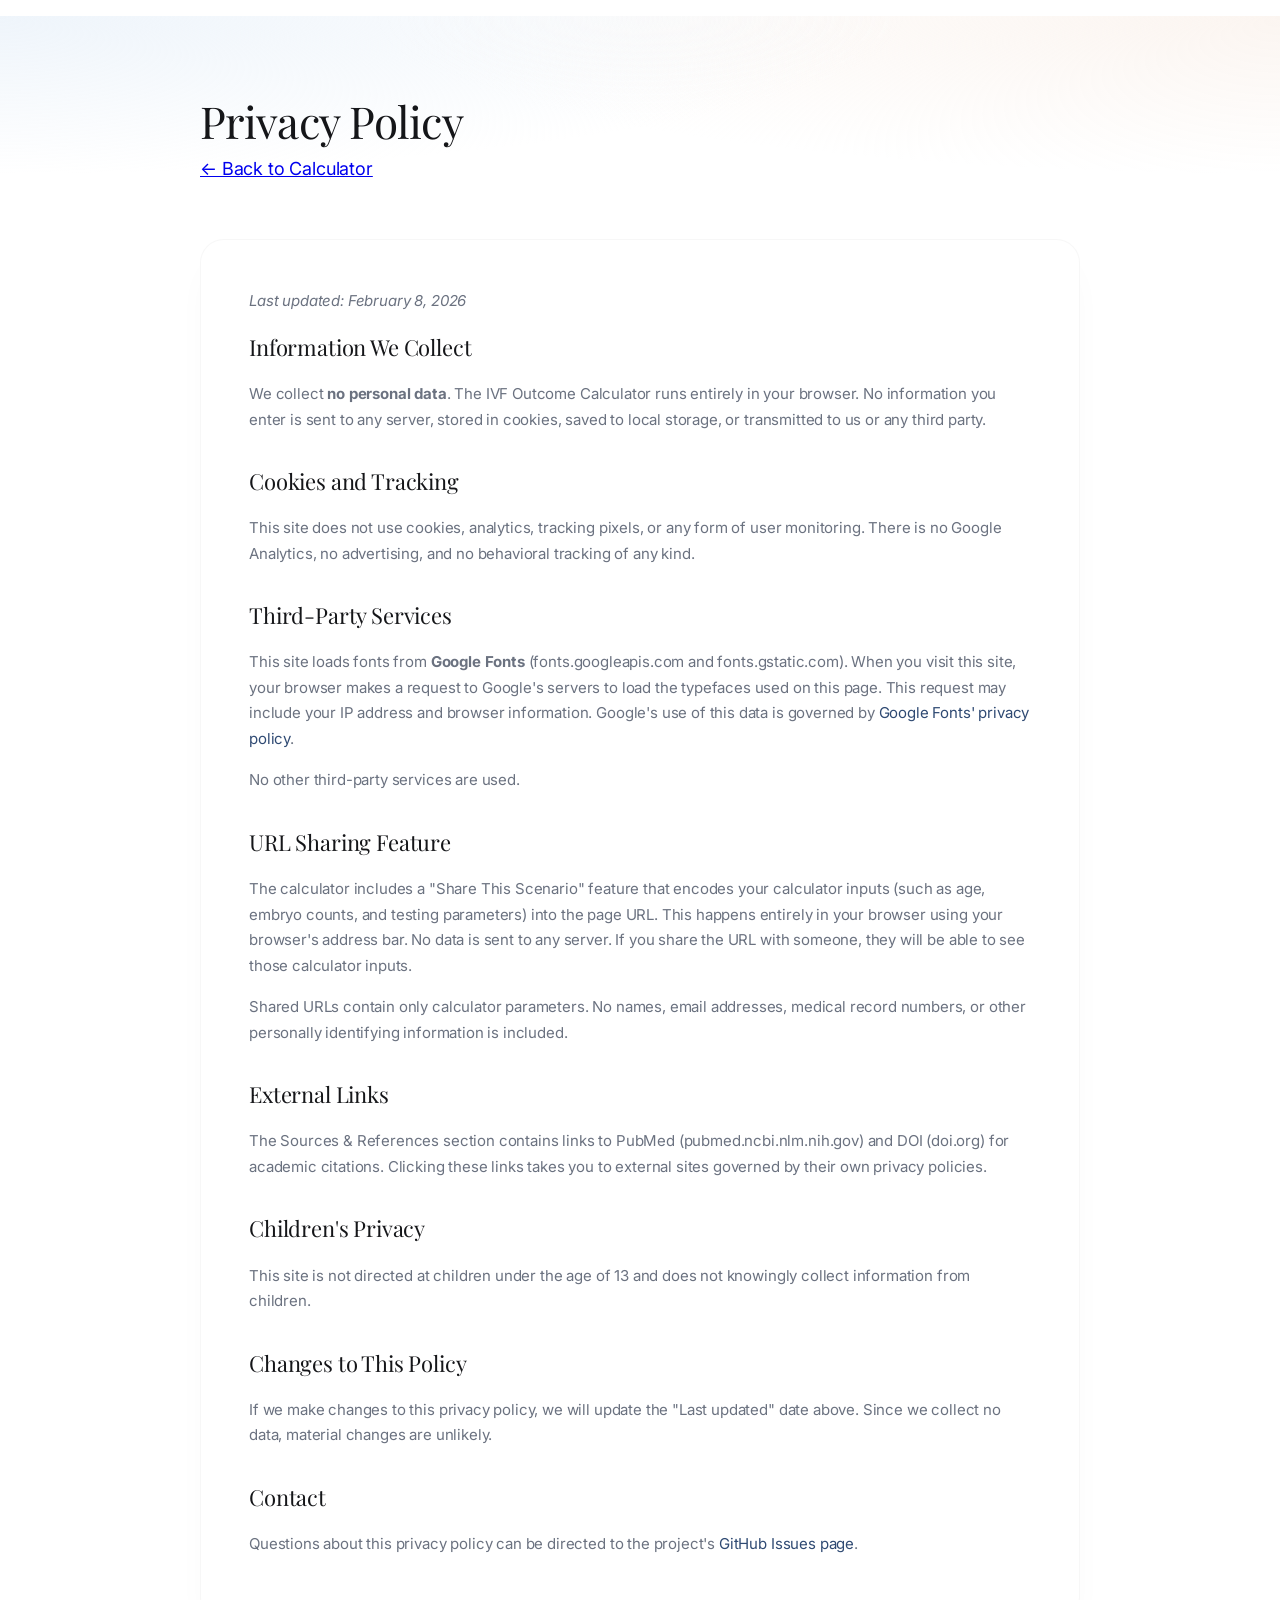
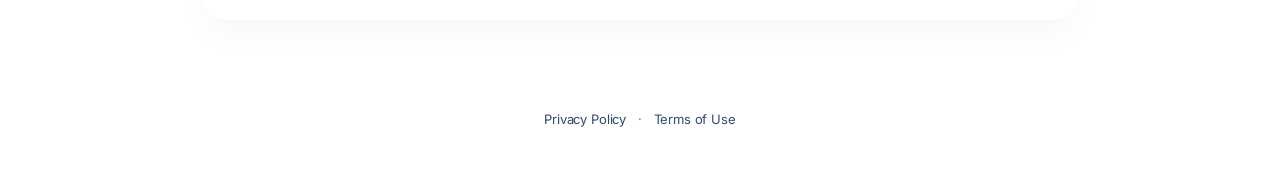
==== privacy.html @ 84562067 "Add legal compliance — Privacy Policy, Terms of Use, strengthened disclaimer - privacy.html: No data" ====
<!DOCTYPE html>
<html lang="en">
<head>
    <meta charset="UTF-8">
    <meta name="viewport" content="width=device-width, initial-scale=1.0">
    <title>Privacy Policy — IVF Outcome Calculator</title>
    <meta name="description" content="Privacy policy for IVF Outcome Calculator. We collect no personal data.">
    <link rel="canonical" href="https://ivf-outcome-calculator.com/privacy.html">
    <link rel="preconnect" href="https://fonts.googleapis.com">
    <link rel="preconnect" href="https://fonts.gstatic.com" crossorigin>
    <link href="https://fonts.googleapis.com/css2?family=Inter:wght@300;400;500;600;700&family=Playfair+Display:ital,wght@0,400;0,500;0,600;1,300;1,400&display=swap" rel="stylesheet">
    <link rel="stylesheet" href="style.css?v=3.0">
</head>
<body>
    <div class="container">
        <div class="header">
            <h1>Privacy Policy</h1>
            <p><a href="index.html">&larr; Back to Calculator</a></p>
        </div>

        <div class="content" role="main">
            <div class="legal-section">
                <p class="legal-updated">Last updated: February 8, 2026</p>

                <h2>Information We Collect</h2>
                <p>We collect <strong>no personal data</strong>. The IVF Outcome Calculator runs entirely in your browser. No information you enter is sent to any server, stored in cookies, saved to local storage, or transmitted to us or any third party.</p>

                <h2>Cookies and Tracking</h2>
                <p>This site does not use cookies, analytics, tracking pixels, or any form of user monitoring. There is no Google Analytics, no advertising, and no behavioral tracking of any kind.</p>

                <h2>Third-Party Services</h2>
                <p>This site loads fonts from <strong>Google Fonts</strong> (fonts.googleapis.com and fonts.gstatic.com). When you visit this site, your browser makes a request to Google's servers to load the typefaces used on this page. This request may include your IP address and browser information. Google's use of this data is governed by <a href="https://developers.google.com/fonts/faq/privacy" target="_blank" rel="noopener">Google Fonts' privacy policy</a>.</p>
                <p>No other third-party services are used.</p>

                <h2>URL Sharing Feature</h2>
                <p>The calculator includes a "Share This Scenario" feature that encodes your calculator inputs (such as age, embryo counts, and testing parameters) into the page URL. This happens entirely in your browser using your browser's address bar. No data is sent to any server. If you share the URL with someone, they will be able to see those calculator inputs.</p>
                <p>Shared URLs contain only calculator parameters. No names, email addresses, medical record numbers, or other personally identifying information is included.</p>

                <h2>External Links</h2>
                <p>The Sources &amp; References section contains links to PubMed (pubmed.ncbi.nlm.nih.gov) and DOI (doi.org) for academic citations. Clicking these links takes you to external sites governed by their own privacy policies.</p>

                <h2>Children's Privacy</h2>
                <p>This site is not directed at children under the age of 13 and does not knowingly collect information from children.</p>

                <h2>Changes to This Policy</h2>
                <p>If we make changes to this privacy policy, we will update the "Last updated" date above. Since we collect no data, material changes are unlikely.</p>

                <h2>Contact</h2>
                <p>Questions about this privacy policy can be directed to the project's <a href="https://github.com/jwatx-web/IVF-Outcome-Calculator/issues" target="_blank" rel="noopener">GitHub Issues page</a>.</p>
            </div>
        </div>

        <footer class="site-footer">
            <a href="privacy.html">Privacy Policy</a>
            <span class="footer-separator">&middot;</span>
            <a href="terms.html">Terms of Use</a>
        </footer>
    </div>
</body>
</html>
---- style.css ----
/* ==========================================================================
   IVF Outcome Calculator — Design System
   Warm, sophisticated, gender-neutral aesthetic
   ========================================================================== */

/* --- Design Tokens --- */
:root {
  --color-bg: #FFFFFF;
  --color-bg-alt: #FAFAFA;
  --color-text: #151619;
  --color-text-muted: #6B7280;
  --color-accent: #2F4A73;
  --color-accent-light: #4A6FA5;
  --color-accent-bg: rgba(47, 74, 115, 0.08);
  --color-border: rgba(0, 0, 0, 0.03);
  --color-highlight: #D4956B;
  --color-white: #FFFFFF;
  --font-display: 'Playfair Display', Georgia, 'Times New Roman', serif;
  --font-body: 'Inter', -apple-system, BlinkMacSystemFont, "Segoe UI", sans-serif;
  --font-mono: 'SF Mono', 'Fira Code', monospace;
  --space-xs: 8px;
  --space-sm: 16px;
  --space-md: 32px;
  --space-lg: 56px;
  --space-xl: 80px;
  --space-2xl: 160px;
  --space-card: 48px;
  --radius-sm: 8px;
  --radius-md: 24px;
  --radius-lg: 32px;
  --radius-full: 999px;
  --shadow-card: 0 20px 40px -15px rgba(0, 0, 0, 0.05);
  --shadow-card-hover: 0 25px 50px -12px rgba(0, 0, 0, 0.08);
  --shadow-button: 0 8px 16px -4px rgba(0, 0, 0, 0.1);
}

/* --- Reset --- */
*,
*::before,
*::after {
  margin: 0;
  padding: 0;
  box-sizing: border-box;
}

/* --- Shared Design Patterns (see docs/design-catalog.md) --- */

/* Section containers: data display vs input */
.section-primary {
  background: var(--color-white);
  border: 1px solid var(--color-border);
  border-radius: var(--radius-md);
  box-shadow: var(--shadow-card);
  padding: var(--space-card);
  margin-bottom: var(--space-2xl);
}

.section-secondary {
  background: var(--color-bg-alt);
  border: 1px solid var(--color-border);
  border-radius: var(--radius-md);
  box-shadow: var(--shadow-card);
  padding: var(--space-card);
  margin-bottom: var(--space-2xl);
}

/* Heading hierarchy */
.heading-section {
  font-family: var(--font-display);
  font-size: 36px;
  font-weight: 400;
  color: var(--color-text);
  margin-bottom: var(--space-md);
  line-height: 1.2;
  text-align: left;
  letter-spacing: -0.02em;
}

.heading-subsection {
  font-family: var(--font-display);
  font-size: 22px;
  font-weight: 400;
  color: var(--color-text);
  margin-bottom: 20px;
  line-height: 1.3;
}

/* Card patterns */
.card-data {
  background: var(--color-bg);
  border: 1px solid var(--color-border);
  border-radius: var(--radius-md);
  padding: var(--space-card);
  text-align: center;
  transition: border-color 0.2s ease, box-shadow 0.2s ease;
}

.card-data:hover {
  border-color: rgba(47, 74, 115, 0.3);
  box-shadow: var(--shadow-card-hover);
}

.card-info {
  background: var(--color-bg);
  border: 1px solid var(--color-border);
  border-radius: var(--radius-md);
  padding: var(--space-card);
  transition: border-color 0.2s ease, box-shadow 0.2s ease;
}

.card-info:hover {
  border-color: rgba(47, 74, 115, 0.3);
  box-shadow: var(--shadow-card-hover);
}

/* Number display sizes */
.display-large {
  font-family: var(--font-display);
  font-size: 36px;
  font-weight: 400;
  color: var(--color-accent);
  line-height: 1.1;
  margin-bottom: 6px;
}

.display-medium {
  font-family: var(--font-display);
  font-size: 24px;
  font-weight: 400;
  color: var(--color-accent);
}

/* --- Page Load Animations --- */
@keyframes fadeInUp {
  from {
    opacity: 0;
    transform: translateY(20px);
  }
  to {
    opacity: 1;
    transform: translateY(0);
  }
}

@keyframes fadeIn {
  from { opacity: 0; }
  to { opacity: 1; }
}

@keyframes pulse {
  0%, 100% { box-shadow: 0 1px 4px rgba(0, 0, 0, 0.15), 0 0 0 0 rgba(47, 74, 115, 0.4); }
  50% { box-shadow: 0 1px 4px rgba(0, 0, 0, 0.15), 0 0 0 10px rgba(47, 74, 115, 0); }
}

/* Slider onboarding: pulse the first slider thumb until user interacts */
.pristine #eggsRetrieved::-webkit-slider-thumb {
  animation: pulse 2s ease-in-out infinite;
  transition: transform 0.2s ease; /* exclude box-shadow to avoid conflicting with animation */
}

.pristine #eggsRetrieved::-moz-range-thumb {
  animation: pulse 2s ease-in-out infinite;
  transition: transform 0.2s ease;
}

/* --- Reduced Motion Accessibility --- */
@media (prefers-reduced-motion: reduce) {
  *,
  *::before,
  *::after {
    animation-duration: 0.01ms !important;
    animation-iteration-count: 1 !important;
    transition-duration: 0.01ms !important;
  }
}

/* --- Base Typography --- */
body {
  font-family: var(--font-body);
  font-size: 16px;
  line-height: 1.6;
  letter-spacing: -0.01em;
  color: var(--color-text);
  background-color: var(--color-bg);
  overflow-x: hidden;
  min-height: 100vh;
  padding: var(--space-sm);
  -webkit-font-smoothing: antialiased;
  -moz-osx-font-smoothing: grayscale;
}

/* --- Layout Container --- */
.container {
  max-width: 880px;
  margin: 0 auto;
  animation: fadeIn 0.5s ease-out;
}

/* --- Medical Disclaimer Banner --- */
.disclaimer-banner {
  background: rgba(47, 74, 115, 0.12);
  border: 1px solid rgba(47, 74, 115, 0.18);
  border-left: 4px solid var(--color-accent);
  border-radius: var(--radius-sm);
  padding: var(--space-sm);
  margin-bottom: var(--space-md);
  font-size: 14px;
  color: var(--color-text);
  line-height: 1.6;
  animation: fadeInUp 0.5s ease-out;
}

.disclaimer-banner strong {
  font-weight: 600;
  color: var(--color-accent);
}

/* Text width constraints for readability */
.disclaimer-banner p,
.info-box p,
.outcome-description,
.help-text {
  max-width: 680px;
}

/* --- Header --- */
.header {
  padding: var(--space-xl) calc(50vw - 50%) var(--space-lg);
  margin-left: calc(-50vw + 50%);
  margin-right: calc(-50vw + 50%);
  animation: fadeInUp 0.5s ease-out 0.1s both;
  background:
    radial-gradient(ellipse at 0% 0%, hsla(210, 60%, 95%, 0.8) 0%, transparent 50%),
    radial-gradient(ellipse at 100% 0%, hsla(25, 60%, 95%, 0.7) 0%, transparent 50%);
}

.header h1 {
  font-family: var(--font-display);
  font-size: 44px;
  font-weight: 400;
  line-height: 1.15;
  color: var(--color-text);
  margin-bottom: var(--space-xs);
  letter-spacing: -0.02em;
}

.header p {
  font-size: 18px;
  color: var(--color-text-muted);
  font-weight: 400;
  max-width: 600px;
}

/* --- Content Area --- */
.content {
  padding: 0;
}

/* --- Stage Indicator (Timeline) --- */
.stage-indicator {
  display: flex;
  align-items: flex-start;
  justify-content: space-between;
  position: relative;
  margin-bottom: var(--space-xl);
  padding: 0 var(--space-sm);
  animation: fadeInUp 0.5s ease-out 0.2s both;
}

/* Connecting line behind the circles */
.stage-indicator::before {
  content: '';
  position: absolute;
  top: 16px;
  left: calc(var(--space-sm) + 16px);
  right: calc(var(--space-sm) + 16px);
  height: 2px;
  background: var(--color-border);
  z-index: 0;
}

.stage {
  display: flex;
  flex-direction: column;
  align-items: center;
  position: relative;
  z-index: 1;
  flex: 1;
  text-align: center;
  padding: 0;
  background: none;
  border-radius: 0;
  font-size: 13px;
  font-weight: 500;
  color: var(--color-text-muted);
  gap: var(--space-xs);
  transition: color 0.3s ease;
}

.stage.active {
  color: var(--color-accent);
  background: none;
}

.stage-number {
  display: flex;
  align-items: center;
  justify-content: center;
  width: 32px;
  height: 32px;
  background: var(--color-bg-alt);
  color: var(--color-text-muted);
  border-radius: 50%;
  font-weight: 700;
  font-size: 13px;
  line-height: 1;
  border: 1px solid var(--color-border);
  transition: all 0.3s ease;
}

.stage.active .stage-number {
  background: var(--color-accent);
  color: var(--color-white);
  border-color: var(--color-accent);
}

/* --- Input Sections --- */
.input-section {
  background: var(--color-bg-alt);
  border: 1px solid var(--color-border);
  border-radius: var(--radius-md);
  box-shadow: var(--shadow-card);
  padding: var(--space-card);
  margin-bottom: var(--space-2xl);
  animation: fadeInUp 0.5s ease-out 0.3s both;
}

.input-section h2,
.section-heading {
  font-family: var(--font-display);
  font-size: 36px;
  font-weight: 400;
  color: var(--color-text);
  margin-bottom: var(--space-md);
  line-height: 1.2;
  letter-spacing: -0.02em;
}

/* --- Input Groups --- */
.input-group {
  margin-bottom: 28px;
}

.input-group:last-child {
  margin-bottom: 0;
}

.input-group > label {
  display: block;
  font-weight: 600;
  font-size: 15px;
  color: var(--color-text);
  margin-bottom: var(--space-xs);
}

.input-row {
  display: flex;
  align-items: center;
  gap: var(--space-sm);
}

/* --- Range Sliders --- */
.input-row input[type="range"] {
  flex: 1;
  height: 44px; /* WCAG 2.5.5: minimum 44px touch target */
  border-radius: 3px;
  background: transparent;
  outline: none;
  -webkit-appearance: none;
  transition: background 0.2s ease;
}

.input-row input[type="range"]::-webkit-slider-runnable-track {
  height: 6px;
  border-radius: 3px;
  background: var(--color-border);
}

.input-row input[type="range"]:hover::-webkit-slider-runnable-track {
  background: rgba(0, 0, 0, 0.15);
}

.input-row input[type="range"]::-moz-range-track {
  height: 6px;
  border-radius: 3px;
  background: var(--color-border);
  border: none;
}

.input-row input[type="range"]:hover::-moz-range-track {
  background: rgba(0, 0, 0, 0.15);
}

.input-row input[type="range"]::-webkit-slider-thumb {
  -webkit-appearance: none;
  appearance: none;
  width: 24px;
  height: 24px;
  margin-top: -9px; /* Center 24px thumb on 6px track: -(24-6)/2 */
  border-radius: 50%;
  background: var(--color-accent);
  cursor: pointer;
  box-shadow: 0 1px 4px rgba(0, 0, 0, 0.15);
  transition: transform 0.2s ease, box-shadow 0.2s ease;
}

.input-row input[type="range"]::-webkit-slider-thumb:hover {
  transform: scale(1.15);
  box-shadow: 0 2px 8px rgba(47, 74, 115, 0.3);
}

.input-row input[type="range"]::-webkit-slider-thumb:active {
  transform: scale(1.05);
}

.input-row input[type="range"]::-moz-range-thumb {
  width: 24px;
  height: 24px;
  border-radius: 50%;
  background: var(--color-accent);
  cursor: pointer;
  border: none;
  box-shadow: 0 1px 4px rgba(0, 0, 0, 0.15);
  transition: transform 0.2s ease, box-shadow 0.2s ease;
}

.input-row input[type="range"]::-moz-range-thumb:hover {
  transform: scale(1.15);
  box-shadow: 0 2px 8px rgba(47, 74, 115, 0.3);
}

.input-row input[type="range"]:disabled {
  opacity: 0.4;
  pointer-events: none;
}

.input-row input[type="range"]:disabled::-webkit-slider-thumb {
  background: var(--color-text-muted);
  cursor: default;
}

.input-row input[type="range"]:disabled::-moz-range-thumb {
  background: var(--color-text-muted);
  cursor: default;
}

/* --- Number Inputs --- */
.input-row input[type="number"] {
  width: 80px;
  padding: var(--space-xs) var(--space-sm);
  border: 1px solid var(--color-border);
  border-radius: var(--radius-sm);
  font-size: 16px;
  font-weight: 600;
  font-family: var(--font-body);
  text-align: center;
  color: var(--color-accent);
  background: var(--color-white);
  transition: border-color 0.2s ease, box-shadow 0.2s ease;
}

.input-row input[type="number"]:focus {
  outline: none;
  border-color: var(--color-accent);
  box-shadow: 0 0 0 3px var(--color-accent-bg);
}

/* --- Value Display --- */
.value-display {
  min-width: 60px;
  text-align: left;
  font-weight: 700;
  font-size: 16px;
  color: var(--color-accent);
  font-family: var(--font-body);
}

/* --- AMH Estimator --- */
.amh-toggle {
  display: inline-block;
  font-size: 0.875rem;
  color: var(--color-accent);
  text-decoration: none;
  font-weight: 600;
  cursor: pointer;
  margin-bottom: var(--space-sm);
  padding: 10px 24px;
  border: 2px solid var(--color-accent);
  border-radius: var(--radius-full);
  background: transparent;
  transition: all 0.3s cubic-bezier(0.4, 0, 0.2, 1);
}

.amh-toggle:hover {
  background: var(--color-accent);
  color: var(--color-white);
  text-decoration: none;
}

.amh-panel {
  background: var(--color-accent-bg);
  border: 1px solid rgba(47, 74, 115, 0.18);
  border-radius: var(--radius-sm);
  padding: var(--space-sm);
  margin-bottom: var(--space-sm);
}

.amh-inputs {
  display: grid;
  grid-template-columns: 1fr 1fr;
  gap: var(--space-sm);
}

.amh-input-group label {
  display: block;
  font-size: 14px;
  font-weight: 500;
  color: var(--color-text);
  margin-bottom: 4px;
}

.amh-input-group input {
  width: 100%;
  padding: 6px 10px;
  border: 1px solid var(--color-border);
  border-radius: var(--radius-sm);
  font-family: var(--font-body);
  font-size: 14px;
  background: var(--color-white);
}

/* --- Help Text --- */
.help-text {
  font-size: 14px;
  color: var(--color-text-muted);
  margin-top: 8px;
  line-height: 1.5;
}

/* --- Summary Stats Row (inline in input-section) --- */

/* --- Grade Stepper Controls --- */
.grade-stepper-grid {
  display: grid;
  grid-template-columns: repeat(3, 1fr);
  gap: var(--space-sm);
  margin-top: var(--space-sm);
  margin-bottom: var(--space-sm);
}

.grade-stepper-group {
  display: flex;
  flex-direction: column;
  align-items: center;
  gap: 8px;
}

.grade-stepper-label {
  display: flex;
  align-items: center;
  gap: 6px;
  font-size: 14px;
  font-weight: 600;
  color: var(--color-text);
}

.grade-quality {
  width: 8px;
  height: 8px;
  border-radius: 50%;
  flex-shrink: 0;
}

.grade-quality-best { background: var(--color-accent); }
.grade-quality-good { background: #D4A843; }
.grade-quality-fair { background: var(--color-text-muted); }

.grade-quality-text {
  font-size: 12px;
  font-weight: 400;
  color: var(--color-text-muted);
}

.stepper {
  display: flex;
  align-items: center;
  gap: 0;
  border: 1px solid var(--color-border);
  border-radius: var(--radius-sm);
  overflow: hidden;
  background: var(--color-white);
}

.stepper-btn {
  width: 44px;
  height: 44px;
  display: flex;
  align-items: center;
  justify-content: center;
  border: none;
  background: var(--color-bg);
  color: var(--color-accent);
  font-size: 20px;
  font-weight: 600;
  cursor: pointer;
  transition: background 0.15s ease, color 0.15s ease;
  font-family: var(--font-body);
  line-height: 1;
  user-select: none;
  -webkit-user-select: none;
}

.stepper-btn:hover {
  background: var(--color-accent-bg);
}

.stepper-btn:active {
  background: var(--color-accent);
  color: var(--color-white);
}

.stepper-btn:disabled {
  opacity: 0.3;
  cursor: default;
  background: var(--color-bg);
  color: var(--color-text-muted);
}

.stepper-value {
  min-width: 36px;
  text-align: center;
  font-family: var(--font-display);
  font-size: 22px;
  font-weight: 400;
  color: var(--color-accent);
  padding: 0 4px;
  line-height: 44px;
}

/* Grade progress bar */
.grade-progress {
  margin-top: 4px;
}

.grade-progress-bar {
  display: flex;
  height: 6px;
  border-radius: 3px;
  background: var(--color-bg-alt);
  overflow: hidden;
  margin-bottom: 6px;
}

.grade-progress-fill {
  height: 100%;
  transition: width 0.3s ease;
}

.grade-fill-aa { background: var(--color-accent); }
.grade-fill-ba { background: #D4A843; }
.grade-fill-bc { background: var(--color-text-muted); }

.grade-progress-label {
  font-size: 14px;
  color: var(--color-text-muted);
}

/* --- Genetics Section --- */
.genetics-section {
  background: var(--color-white);
  border: 1px solid var(--color-border);
  border-radius: var(--radius-md);
  box-shadow: var(--shadow-card);
  padding: var(--space-card);
  margin-bottom: var(--space-2xl);
  animation: fadeInUp 0.5s ease-out 0.35s both;
}

.genetics-section h2 {
  font-family: var(--font-display);
  font-size: 36px;
  font-weight: 400;
  color: var(--color-text);
  margin-bottom: var(--space-xl);
  line-height: 1.2;
  letter-spacing: -0.02em;
}

.genetics-grid {
  display: grid;
  grid-template-columns: repeat(auto-fit, minmax(200px, 1fr));
  gap: var(--space-md);
}

.genetics-card {
  background: rgba(255, 255, 255, 0.7);
  -webkit-backdrop-filter: blur(12px);
  backdrop-filter: blur(12px);
  border: 1px solid rgba(255, 255, 255, 0.2);
  border-radius: var(--radius-lg);
  box-shadow: var(--shadow-card);
  padding: var(--space-card);
  text-align: center;
  transition: border-color 0.2s ease, box-shadow 0.2s ease;
}

.genetics-card:hover {
  border-color: rgba(47, 74, 115, 0.3);
  box-shadow: var(--shadow-card-hover);
}

.genetics-title {
  font-size: 10px;
  font-weight: 700;
  text-transform: uppercase;
  letter-spacing: 0.15em;
  color: var(--color-text-muted);
  margin-bottom: var(--space-sm);
}

.genetics-prob {
  font-family: var(--font-display);
  font-size: 72px;
  font-weight: 400;
  color: var(--color-accent);
  line-height: 1.0;
  margin-bottom: 8px;
}

.genetics-prob .unit {
  font-size: 28px;
  margin-left: 2px;
}

.genetics-desc {
  font-size: 13px;
  color: var(--color-text-muted);
  line-height: 1.6;
}


/* --- Results Section --- */
.results-section {
  background: var(--color-white);
  border: 1px solid var(--color-border);
  border-radius: var(--radius-md);
  box-shadow: var(--shadow-card);
  padding: var(--space-card);
  margin-bottom: var(--space-2xl);
  animation: fadeInUp 0.5s ease-out 0.4s both;
}

.results-section h2 {
  font-family: var(--font-display);
  font-size: 36px;
  font-weight: 400;
  color: var(--color-text);
  margin-bottom: var(--space-xl);
  line-height: 1.2;
  letter-spacing: -0.02em;
  text-align: left;
}

.stat-grid {
  display: grid;
  grid-template-columns: repeat(auto-fit, minmax(160px, 1fr));
  gap: var(--space-xl);
  margin-bottom: var(--space-md);
}

.stat-card {
  background: rgba(255, 255, 255, 0.7);
  -webkit-backdrop-filter: blur(12px);
  backdrop-filter: blur(12px);
  border: 1px solid rgba(255, 255, 255, 0.2);
  border-radius: var(--radius-lg);
  box-shadow: var(--shadow-card);
  padding: var(--space-card);
  text-align: center;
  transition: border-color 0.2s ease, box-shadow 0.2s ease;
}

.stat-card:hover {
  border-color: rgba(47, 74, 115, 0.3);
  box-shadow: var(--shadow-card-hover);
}

/* Hopeful Glow — subtle aura behind primary result card */
.results-section .stat-grid .stat-card:first-child {
  position: relative;
  overflow: visible;
}

.results-section .stat-grid .stat-card:first-child::before {
  content: '';
  position: absolute;
  inset: -12px;
  background: radial-gradient(
    circle at 50% 50%,
    rgba(47, 74, 115, 0.08) 0%,
    transparent 70%
  );
  border-radius: var(--radius-lg);
  z-index: -1;
  pointer-events: none;
}

.stat-value {
  font-family: var(--font-display);
  font-size: 72px;
  font-weight: 400;
  color: var(--color-accent);
  margin-bottom: 16px;
  line-height: 1.0;
}

.stat-label {
  font-size: 11px;
  font-weight: 600;
  text-transform: uppercase;
  letter-spacing: 0.1em;
  color: var(--color-text-muted);
  line-height: 1.4;
}

/* Grade Breakdown inside results */
.grade-breakdown-panel {
  background: var(--color-accent-bg);
  border-radius: var(--radius-sm);
  padding: var(--space-sm);
  margin-top: var(--space-sm);
}

.grade-breakdown-title {
  font-size: 14px;
  font-weight: 600;
  color: var(--color-accent);
  margin-bottom: var(--space-xs);
}

.grade-breakdown-content {
  font-size: 14px;
  color: var(--color-text);
  line-height: 1.8;
}

/* --- Chart Sections --- */
.chart-section {
  background: var(--color-white);
  border: 1px solid var(--color-border);
  border-radius: var(--radius-md);
  box-shadow: var(--shadow-card);
  padding: var(--space-card);
  margin-bottom: var(--space-2xl);
  animation: fadeInUp 0.5s ease-out 0.45s both;
}

.chart-section h2 {
  font-family: var(--font-display);
  font-size: 36px;
  font-weight: 400;
  color: var(--color-text);
  margin-bottom: var(--space-md);
  line-height: 1.2;
  letter-spacing: -0.02em;
}

/* --- Funnel Chart (Monochromatic Teal) --- */
.funnel-stage {
  margin-bottom: 20px;
}

.funnel-label {
  display: flex;
  justify-content: space-between;
  font-size: 14px;
  color: var(--color-text-muted);
  margin-bottom: 6px;
  padding: 0 2px;
}

.funnel-count {
  font-weight: 700;
  color: var(--color-text);
  font-family: var(--font-body);
}

.funnel-rate {
  color: var(--color-text-muted);
  font-size: 13px;
}

.funnel-bar-container {
  background: var(--color-bg-alt);
  border-radius: var(--radius-sm);
  overflow: hidden;
  position: relative;
  height: 48px;
}

/* Override the inline gradient backgrounds set by JS */
.funnel-bar {
  height: 100%;
  display: flex;
  align-items: center;
  padding: 0 var(--space-sm);
  color: var(--color-white);
  font-weight: 600;
  font-size: 14px;
  transition: width 0.5s ease;
  justify-content: space-between;
  border-radius: var(--radius-sm);
}

/* Monochromatic teal funnel: override JS inline backgrounds via specificity */
.funnel-stage:nth-child(1) .funnel-bar { background: var(--color-accent) !important; opacity: 1; }
.funnel-stage:nth-child(2) .funnel-bar { background: var(--color-accent) !important; opacity: 0.87; }
.funnel-stage:nth-child(3) .funnel-bar { background: var(--color-accent) !important; opacity: 0.74; }
.funnel-stage:nth-child(4) .funnel-bar { background: var(--color-accent) !important; opacity: 0.61; }
.funnel-stage:nth-child(5) .funnel-bar { background: var(--color-accent) !important; opacity: 0.48; }
.funnel-stage:nth-child(6) .funnel-bar { background: var(--color-accent) !important; opacity: 0.34; }

/* Ensure funnel bar text stays readable at low opacities */
.funnel-stage:nth-child(5) .funnel-bar,
.funnel-stage:nth-child(6) .funnel-bar {
  color: var(--color-text);
}

/* --- Probability Bars --- */
.probability-bar {
  margin-bottom: 20px;
}

.bar-label {
  display: flex;
  justify-content: space-between;
  margin-bottom: 6px;
  font-size: 14px;
  color: var(--color-text-muted);
}

.bar-container {
  height: 48px;
  background: var(--color-bg-alt);
  border-radius: var(--radius-sm);
  overflow: hidden;
  position: relative;
}

.bar-fill {
  height: 100%;
  background: linear-gradient(90deg, #2F4A73 0%, #4A6FA5 100%);
  transition: width 0.4s ease;
  display: flex;
  align-items: center;
  justify-content: flex-end;
  padding-right: var(--space-sm);
  color: var(--color-white);
  font-weight: 600;
  font-size: 13px;
  border-radius: var(--radius-sm);
}

.bar-fill.highlight {
  background: var(--color-highlight);
}

/* --- Viewport-entry bar animations --- */
.chart-section:not(.in-view) .funnel-bar,
.chart-section:not(.in-view) .bar-fill {
  width: 0% !important;
}

/* Stagger funnel bars on viewport entry */
.chart-section.in-view .funnel-stage:nth-child(1) .funnel-bar { transition-delay: 0ms; }
.chart-section.in-view .funnel-stage:nth-child(2) .funnel-bar { transition-delay: 80ms; }
.chart-section.in-view .funnel-stage:nth-child(3) .funnel-bar { transition-delay: 160ms; }
.chart-section.in-view .funnel-stage:nth-child(4) .funnel-bar { transition-delay: 240ms; }
.chart-section.in-view .funnel-stage:nth-child(5) .funnel-bar { transition-delay: 320ms; }
.chart-section.in-view .funnel-stage:nth-child(6) .funnel-bar { transition-delay: 400ms; }

/* --- Info Box --- */
.info-box {
  background: var(--color-bg);
  border-left: 3px solid var(--color-accent);
  border-radius: var(--radius-sm);
  padding: var(--space-sm) var(--space-md);
  margin-top: var(--space-md);
}

.info-box h4 {
  font-family: var(--font-display);
  font-size: 16px;
  font-weight: 400;
  color: var(--color-text);
  margin-bottom: var(--space-xs);
}

.info-box p {
  font-size: 14px;
  color: var(--color-text-muted);
  line-height: 1.7;
}

/* --- Pregnancy / Transfer Section --- */
.pregnancy-section {
  background: var(--color-bg-alt);
  border: 1px solid var(--color-border);
  border-radius: var(--radius-md);
  box-shadow: var(--shadow-card);
  padding: var(--space-card);
  margin-bottom: var(--space-2xl);
  animation: fadeInUp 0.5s ease-out 0.5s both;
  color: var(--color-text);
}

.pregnancy-section h2 {
  font-family: var(--font-display);
  font-size: 36px;
  font-weight: 400;
  color: var(--color-text);
  margin-bottom: var(--space-md);
  line-height: 1.2;
  letter-spacing: -0.02em;
  text-align: left;
}

.transfer-input {
  background: var(--color-bg);
  border: 1px solid var(--color-border);
  border-radius: var(--radius-md);
  padding: var(--space-md);
  margin-bottom: var(--space-md);
}

.transfer-input label {
  display: block;
  font-size: 14px;
  font-weight: 600;
  color: var(--color-text);
  margin-bottom: var(--space-xs);
}

.transfer-input .help-text {
  color: var(--color-text-muted);
  margin-top: var(--space-xs);
}

.pregnancy-stats {
  display: grid;
  grid-template-columns: repeat(auto-fit, minmax(180px, 1fr));
  gap: var(--space-sm);
}

/* Stat cards in pregnancy section: match results section styling */
.pregnancy-stats .stat-card {
  background: var(--color-bg);
  border: 1px solid var(--color-border);
}

/* --- Pregnancy Outcomes --- */
.pregnancy-outcomes {
  background: var(--color-white);
  border: 1px solid var(--color-border);
  border-radius: var(--radius-md);
  box-shadow: var(--shadow-card);
  padding: var(--space-card);
  margin-bottom: var(--space-2xl);
  animation: fadeInUp 0.5s ease-out 0.55s both;
}

.pregnancy-outcomes h2 {
  font-family: var(--font-display);
  font-size: 36px;
  font-weight: 400;
  color: var(--color-text);
  margin-bottom: var(--space-md);
  line-height: 1.2;
  letter-spacing: -0.02em;
}

.outcome-card {
  background: rgba(255, 255, 255, 0.7);
  -webkit-backdrop-filter: blur(12px);
  backdrop-filter: blur(12px);
  border: 1px solid rgba(255, 255, 255, 0.2);
  border-radius: var(--radius-lg);
  box-shadow: var(--shadow-card);
  padding: var(--space-card);
  margin-bottom: var(--space-sm);
  transition: border-color 0.2s ease, box-shadow 0.2s ease;
}

.outcome-card:hover {
  border-color: rgba(47, 74, 115, 0.3);
  box-shadow: var(--shadow-card-hover);
}

.outcome-grid {
  display: flex;
  flex-direction: column;
  gap: var(--space-md);
}

.outcome-card {
  text-align: center;
}

.outcome-prob {
  font-family: var(--font-display);
  font-size: 72px;
  font-weight: 400;
  color: var(--color-accent);
  line-height: 1.0;
  margin-bottom: 12px;
}

.outcome-label {
  font-size: 11px;
  font-weight: 600;
  text-transform: uppercase;
  letter-spacing: 0.1em;
  color: var(--color-text-muted);
  line-height: 1.4;
}

.insight-separator {
  border: none;
  border-top: 1px solid rgba(0, 0, 0, 0.06);
  margin: var(--space-sm) auto;
  max-width: 480px;
}

.outcome-toggle {
  font-family: var(--font-body);
  font-size: 12px;
  font-weight: 500;
  color: var(--color-accent);
  background: none;
  border: none;
  cursor: pointer;
  padding: 4px 0;
  letter-spacing: 0.02em;
  transition: opacity 0.2s ease;
}

.outcome-toggle:hover {
  opacity: 0.7;
}

.outcome-description {
  display: none;
  font-size: 14px;
  color: var(--color-text-muted);
  line-height: 1.8;
  max-width: 480px;
  margin-left: auto;
  margin-right: auto;
  margin-top: var(--space-sm);
}

.outcome-card.expanded .outcome-description {
  display: block;
}

/* --- Responsive: Tablet --- */
@media (max-width: 768px) {
  :root {
    --space-2xl: 80px;
  }

  body {
    padding: var(--space-sm);
  }

  .header {
    padding: var(--space-lg) calc(50vw - 50%) var(--space-md);
  }

  .header h1 {
    font-size: 34px;
  }

  .header p {
    font-size: 15px;
  }

  .heading-section {
    font-size: 30px;
  }

  .stat-value,
  .genetics-prob {
    font-size: 56px;
  }

  .stage-indicator {
    gap: 2px;
    margin-bottom: var(--space-lg);
    padding: 0;
  }

  .stage {
    font-size: 11px;
  }

  .stage-number {
    width: 28px;
    height: 28px;
    font-size: 12px;
  }

  .stat-grid {
    grid-template-columns: repeat(3, 1fr);
    gap: var(--space-md);
  }

  .grade-stepper-grid {
    grid-template-columns: repeat(3, 1fr);
  }

  .genetics-grid {
    grid-template-columns: 1fr;
  }

  .pregnancy-stats {
    grid-template-columns: 1fr 1fr;
  }
}

/* --- Responsive: Phone --- */
@media (max-width: 480px) {
  :root {
    --space-2xl: 48px;
    --space-card: 24px;
  }

  body {
    padding: var(--space-sm);
  }

  .header {
    padding: var(--space-md) calc(50vw - 50% + var(--space-xs));
  }

  .header h1 {
    font-size: 28px;
  }

  .heading-section {
    font-size: 26px;
  }

  .stage-indicator {
    flex-wrap: nowrap;
    gap: 2px;
    justify-content: space-between;
    padding: 0;
  }

  .stage-indicator::before {
    display: none;
  }

  .stage {
    flex: 1;
    width: auto;
    font-size: 9px;
  }

  .stage-number {
    width: 24px;
    height: 24px;
    font-size: 11px;
  }

  .stat-grid {
    grid-template-columns: 1fr;
    gap: var(--space-sm);
  }

  .stat-value,
  .genetics-prob {
    font-size: 42px;
  }

  .grade-stepper-grid {
    grid-template-columns: repeat(3, 1fr);
  }

  .outcome-card h4 {
    flex-direction: column;
    align-items: flex-start;
    gap: 4px;
  }

  .outcome-prob {
    margin-left: 0;
  }

  .pregnancy-stats {
    grid-template-columns: 1fr;
  }

  .input-row {
    flex-wrap: wrap;
  }

  .input-row input[type="range"] {
    width: 100%;
    flex: 1 1 100%;
  }

  .value-display {
    text-align: left;
    min-width: auto;
    font-size: 18px;
    margin-top: 4px;
  }
}

/* --- Smooth Transitions for Interactive Elements --- */
a,
button,
input,
.stat-card,
.genetics-card,
.outcome-card {
  transition: all 0.2s ease;
}

/* --- Selection Style --- */
::selection {
  background: var(--color-accent-bg);
  color: var(--color-text);
}

/* --- Scrollbar (Webkit) --- */
::-webkit-scrollbar {
  width: 8px;
}

::-webkit-scrollbar-track {
  background: var(--color-bg);
}

::-webkit-scrollbar-thumb {
  background: var(--color-border);
  border-radius: 4px;
}

::-webkit-scrollbar-thumb:hover {
  background: var(--color-text-muted);
}

/* --- Accessibility --- */
.sr-only {
  position: absolute;
  width: 1px;
  height: 1px;
  padding: 0;
  margin: -1px;
  overflow: hidden;
  clip: rect(0, 0, 0, 0);
  white-space: nowrap;
  border: 0;
}

/* Visible focus indicators */
a:focus-visible,
button:focus-visible,
input:focus-visible,
select:focus-visible,
textarea:focus-visible,
.glossary-term:focus-visible {
  outline: 2px solid var(--color-accent);
  outline-offset: 2px;
}

/* Override the outline: none on range inputs */
.input-row input[type="range"]:focus-visible {
  outline: 2px solid var(--color-accent);
  outline-offset: 2px;
}

/* --- Toggle Switch (Fresh/Frozen) --- */
.toggle-group {
  background: var(--color-bg);
  border: 1px solid var(--color-border);
  border-radius: var(--radius-md);
  padding: var(--space-sm) var(--space-md);
  margin-bottom: var(--space-md);
}

.toggle-group > label {
  display: block;
  font-size: 14px;
  font-weight: 600;
  color: var(--color-text);
  margin-bottom: var(--space-xs);
}

.toggle-switch {
  display: flex;
  align-items: center;
  gap: var(--space-sm);
}

.toggle-label {
  font-size: 14px;
  font-weight: 500;
  color: var(--color-text-muted);
}

.switch {
  position: relative;
  display: inline-block;
  width: 48px;
  height: 26px;
}

.switch input {
  opacity: 0;
  width: 0;
  height: 0;
}

.slider-toggle {
  position: absolute;
  cursor: pointer;
  top: 0;
  left: 0;
  right: 0;
  bottom: 0;
  background-color: var(--color-border);
  transition: 0.3s;
  border-radius: 26px;
}

.slider-toggle::before {
  position: absolute;
  content: "";
  height: 20px;
  width: 20px;
  left: 3px;
  bottom: 3px;
  background-color: var(--color-white);
  transition: 0.3s;
  border-radius: 50%;
  box-shadow: 0 1px 3px rgba(0, 0, 0, 0.15);
}

.switch input:checked + .slider-toggle {
  background-color: var(--color-accent);
}

.switch input:checked + .slider-toggle::before {
  transform: translateX(22px);
}

.switch input:focus + .slider-toggle {
  box-shadow: 0 0 0 3px var(--color-accent-bg);
}

/* --- Toolbar --- */
.toolbar {
  display: flex;
  gap: var(--space-sm);
  margin-bottom: 64px;
  flex-wrap: wrap;
  animation: fadeInUp 0.5s ease-out 0.15s both;
}

.btn {
  font-family: var(--font-body);
  font-size: 0.875rem;
  font-weight: 600;
  padding: 14px 32px;
  border-radius: var(--radius-full);
  cursor: pointer;
  transition: all 0.3s cubic-bezier(0.4, 0, 0.2, 1);
  border: 2px solid var(--color-accent);
  line-height: 1.4;
}

.btn-secondary {
  background: transparent;
  color: var(--color-accent);
  border-color: var(--color-accent);
}

.btn-secondary:hover {
  background: var(--color-accent);
  border-color: var(--color-accent);
  color: var(--color-white);
  transform: scale(1.02);
}

.btn-secondary:active {
  transform: scale(0.98);
}

.btn-copied {
  background: var(--color-accent) !important;
  color: var(--color-white) !important;
  border-color: var(--color-accent) !important;
}

/* --- Glossary Tooltips --- */
.glossary-term {
  border-bottom: 1px dotted var(--color-accent);
  cursor: help;
  position: relative;
  display: inline;
}

.glossary-term::after {
  content: attr(data-tooltip);
  display: none;
  position: absolute;
  bottom: calc(100% + 8px);
  left: 50%;
  transform: translateX(-50%);
  background: var(--color-text);
  color: var(--color-white);
  padding: 8px 12px;
  border-radius: var(--radius-sm);
  font-size: 13px;
  font-weight: 400;
  line-height: 1.5;
  white-space: normal;
  max-width: 280px;
  min-width: 180px;
  z-index: 200;
  pointer-events: none;
  box-shadow: 0 4px 12px rgba(0, 0, 0, 0.2);
  text-align: left;
}

.glossary-term::before {
  content: '';
  display: none;
  position: absolute;
  bottom: calc(100% + 2px);
  left: 50%;
  transform: translateX(-50%);
  border: 6px solid transparent;
  border-top-color: var(--color-text);
  z-index: 201;
}

.glossary-term:hover::after,
.glossary-term:focus::after,
.glossary-term:hover::before,
.glossary-term:focus::before {
  display: block;
}

/* Ensure tooltip is visible even at edge of container */
.glossary-term:first-child::after {
  left: 0;
  transform: none;
}

/* --- Citation References --- */
.cite-ref {
  font-size: 11px;
  line-height: 1;
  vertical-align: super;
  margin-left: 1px;
}

.cite-ref a {
  color: var(--color-accent);
  text-decoration: none;
  font-weight: 600;
  position: relative;
  cursor: pointer;
}

.cite-ref a:hover {
  color: var(--color-accent-light);
  text-decoration: underline;
}

/* Citation tooltip on hover */
.cite-ref a .cite-tooltip {
  display: none;
  position: absolute;
  bottom: 100%;
  left: 50%;
  transform: translateX(-50%);
  background: var(--color-text);
  color: var(--color-white);
  padding: 8px 12px;
  border-radius: var(--radius-sm);
  font-size: 13px;
  font-weight: 400;
  line-height: 1.5;
  white-space: normal;
  max-width: 320px;
  min-width: 200px;
  z-index: 100;
  pointer-events: none;
  margin-bottom: 6px;
  box-shadow: 0 4px 12px rgba(0, 0, 0, 0.15);
}

.cite-ref a .cite-tooltip::after {
  content: '';
  position: absolute;
  top: 100%;
  left: 50%;
  transform: translateX(-50%);
  border: 5px solid transparent;
  border-top-color: var(--color-text);
}

.cite-ref a:hover .cite-tooltip,
.cite-ref a:focus .cite-tooltip,
.cite-tooltip.active {
  display: block;
  pointer-events: auto;
}

/* --- References Section --- */
.references-section {
  background: var(--color-white);
  border: 1px solid var(--color-border);
  border-radius: var(--radius-md);
  box-shadow: var(--shadow-card);
  padding: var(--space-card);
  margin-bottom: var(--space-2xl);
  animation: fadeInUp 0.5s ease-out 0.6s both;
}

.references-section h2 {
  font-family: var(--font-display);
  font-size: 36px;
  font-weight: 400;
  color: var(--color-text);
  margin-bottom: var(--space-md);
  line-height: 1.2;
  letter-spacing: -0.02em;
  text-align: left;
  display: flex;
  align-items: center;
  gap: var(--space-sm);
}

.toggle-references {
  font-family: var(--font-body);
  font-size: 13px;
  font-weight: 500;
  color: var(--color-accent);
  background: var(--color-accent-bg);
  border: 1px solid var(--color-border);
  border-radius: var(--radius-full);
  padding: 6px 16px;
  cursor: pointer;
  transition: background 0.2s ease, color 0.2s ease;
  letter-spacing: 0;
}

.toggle-references:hover {
  background: var(--color-accent);
  color: var(--color-white);
}

.references-section #referencesList {
  display: none;
}

.references-section.expanded #referencesList {
  display: block;
}

.references-section.expanded h2 {
  margin-bottom: var(--space-md);
}

.references-section:not(.expanded) h2 {
  margin-bottom: 0;
}

.reference-item {
  padding: var(--space-sm) 0;
  border-bottom: 1px solid var(--color-border);
  font-size: 14px;
  line-height: 1.7;
  color: var(--color-text-muted);
}

.reference-item:last-child {
  border-bottom: none;
}

.reference-number {
  font-weight: 700;
  color: var(--color-accent);
  margin-right: 4px;
}

.reference-item a {
  color: var(--color-accent);
  text-decoration: none;
  word-break: break-all;
}

.reference-item a:hover {
  text-decoration: underline;
}

.reference-group-title {
  font-weight: 600;
  color: var(--color-text);
  font-size: 14px;
  margin-bottom: 4px;
}

/* --- Site Footer --- */
.site-footer {
  text-align: center;
  padding: var(--space-md) 0;
  margin-top: var(--space-lg);
  font-size: 13px;
  color: var(--color-text-muted);
}

.site-footer a {
  color: var(--color-accent);
  text-decoration: none;
}

.site-footer a:hover {
  text-decoration: underline;
}

.footer-separator {
  margin: 0 8px;
  color: var(--color-text-muted);
}

/* --- Legal Pages --- */
.legal-section {
  background: var(--color-white);
  border: 1px solid var(--color-border);
  border-radius: var(--radius-md);
  box-shadow: var(--shadow-card);
  padding: var(--space-card);
  margin-bottom: var(--space-lg);
}

.legal-section h2 {
  font-family: var(--font-display);
  font-size: 22px;
  font-weight: 400;
  color: var(--color-text);
  margin-top: var(--space-md);
  margin-bottom: var(--space-sm);
}

.legal-section h2:first-of-type {
  margin-top: 0;
}

.legal-section p {
  font-size: 15px;
  line-height: 1.7;
  color: var(--color-text-muted);
  margin-bottom: var(--space-sm);
}

.legal-section a {
  color: var(--color-accent);
  text-decoration: none;
}

.legal-section a:hover {
  text-decoration: underline;
}

.legal-updated {
  font-size: 13px;
  font-style: italic;
  color: var(--color-text-muted);
  margin-bottom: var(--space-md);
}

/* --- Print Media Query --- */
@media print {
  * {
    animation: none !important;
    transition: none !important;
  }

  body {
    background: white !important;
    padding: 0;
    font-size: 12px;
    color: #000;
    -webkit-print-color-adjust: exact;
    print-color-adjust: exact;
  }

  .disclaimer-banner,
  .toolbar,
  .stage-indicator {
    display: none !important;
  }

  .container {
    max-width: 100%;
  }

  .header {
    padding: var(--space-sm) 0;
  }

  .content {
    background: white !important;
  }

  .input-section,
  .results-section,
  .chart-section,
  .pregnancy-section,
  .pregnancy-outcomes,
  .genetics-section,
  .references-section {
    break-inside: avoid;
    page-break-inside: avoid;
    border: 1px solid #ddd;
    box-shadow: none;
    background: white !important;
    margin-bottom: 16px;
  }

  .stat-card,
  .genetics-card,
  .outcome-card {
    box-shadow: none;
    border: 1px solid #ddd;
    background: white !important;
  }

  .results-section .stat-grid .stat-card:first-child::before {
    display: none;
  }

  .summary-stats {
    background: white !important;
  }

  /* Hide sliders, show only value displays */
  input[type="range"] {
    display: none !important;
  }

  .input-row input[type="number"] {
    border: none;
    background: transparent;
    font-size: 14px;
  }

  .value-display {
    font-size: 14px;
  }

  /* Hide toggle switches in print */
  .toggle-switch {
    display: none;
  }

  /* Ensure bar charts are visible */
  .funnel-bar,
  .bar-fill {
    -webkit-print-color-adjust: exact;
    print-color-adjust: exact;
  }

  /* Glossary tooltips: show inline in print */
  .glossary-term {
    border-bottom: none;
  }

  .glossary-term::after,
  .glossary-term::before {
    display: none !important;
  }

  /* Citation tooltips hidden in print */
  .cite-tooltip {
    display: none !important;
  }

  /* URL footer for print */
  .container::after {
    content: "Generated by IVF Outcome Calculator — ivf-outcome-calculator.com";
    display: block;
    text-align: center;
    font-size: 10px;
    color: #999;
    padding-top: 16px;
    margin-top: 24px;
    border-top: 1px solid #ddd;
  }

  /* Page setup */
  @page {
    margin: 1.5cm;
  }

  /* Avoid page breaks inside important sections */
  .stat-grid,
  .pregnancy-stats,
  .genetics-grid {
    break-inside: avoid;
    page-break-inside: avoid;
  }
}
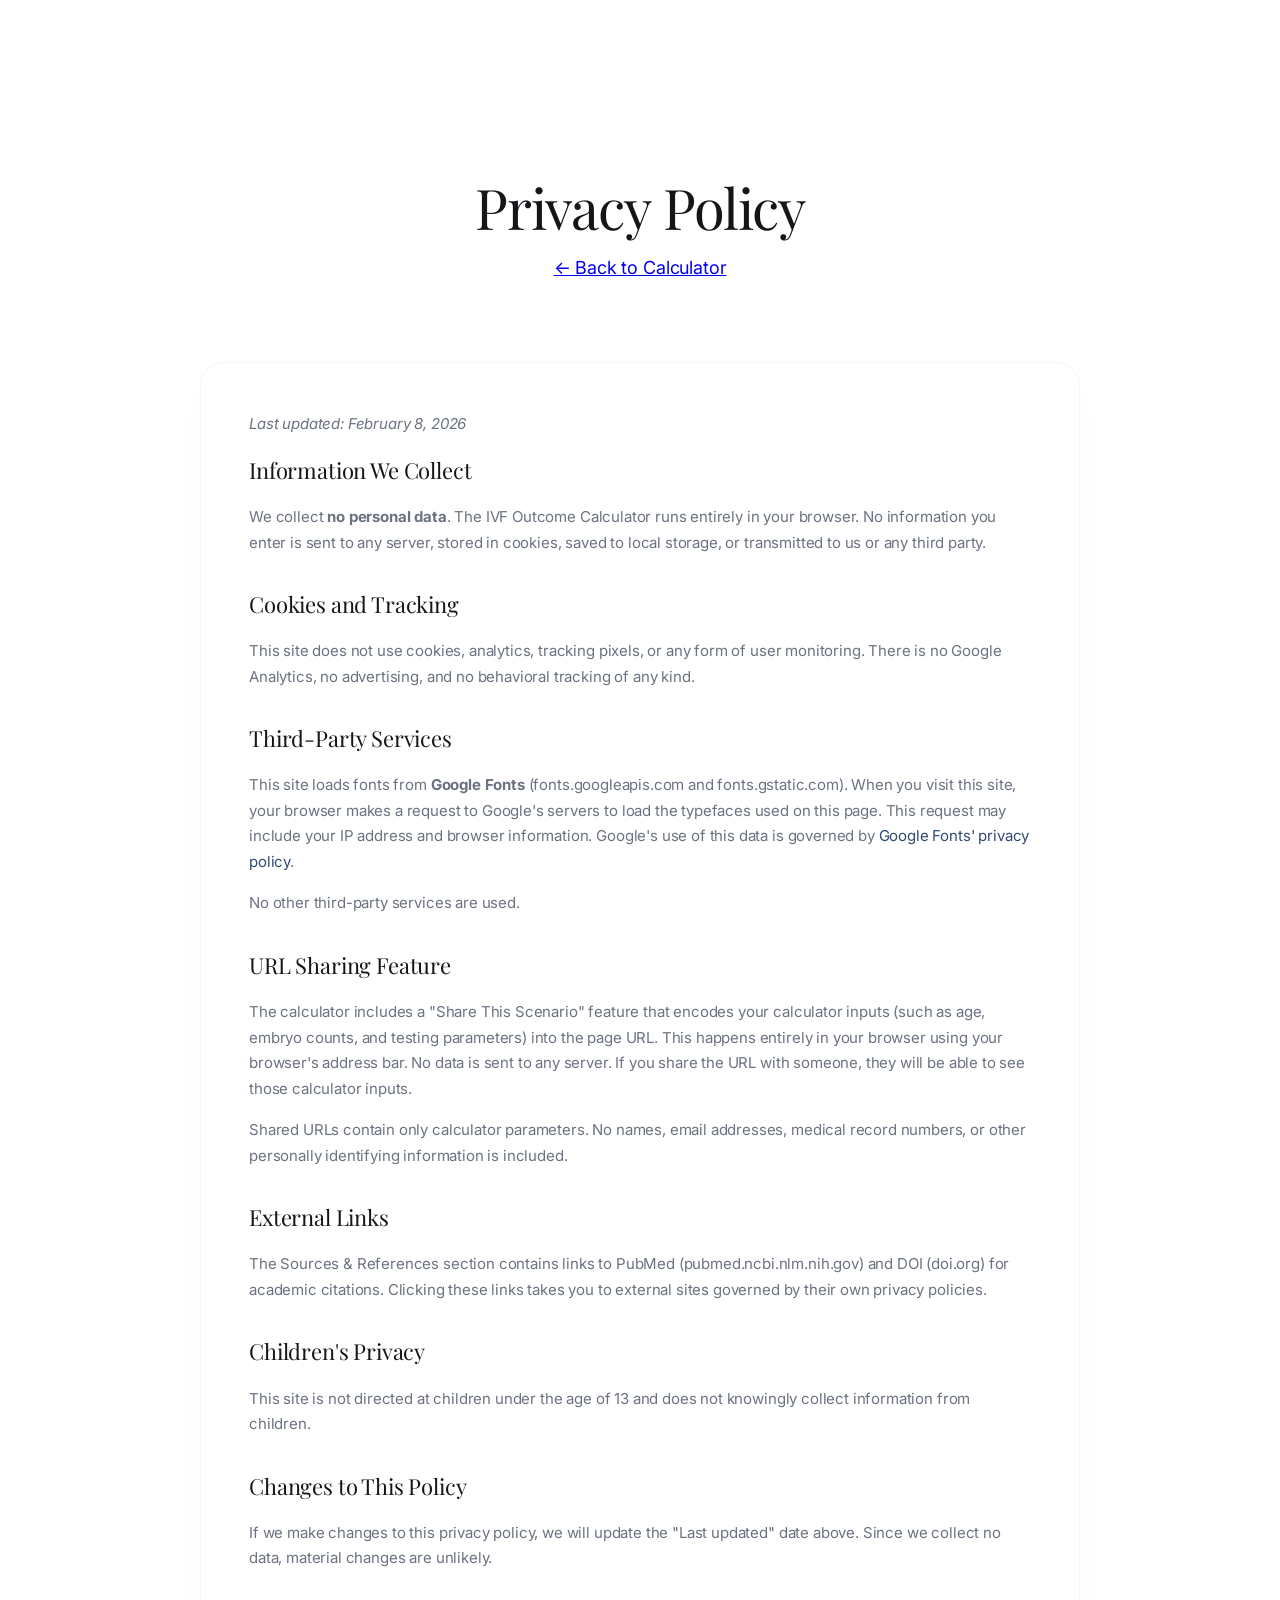
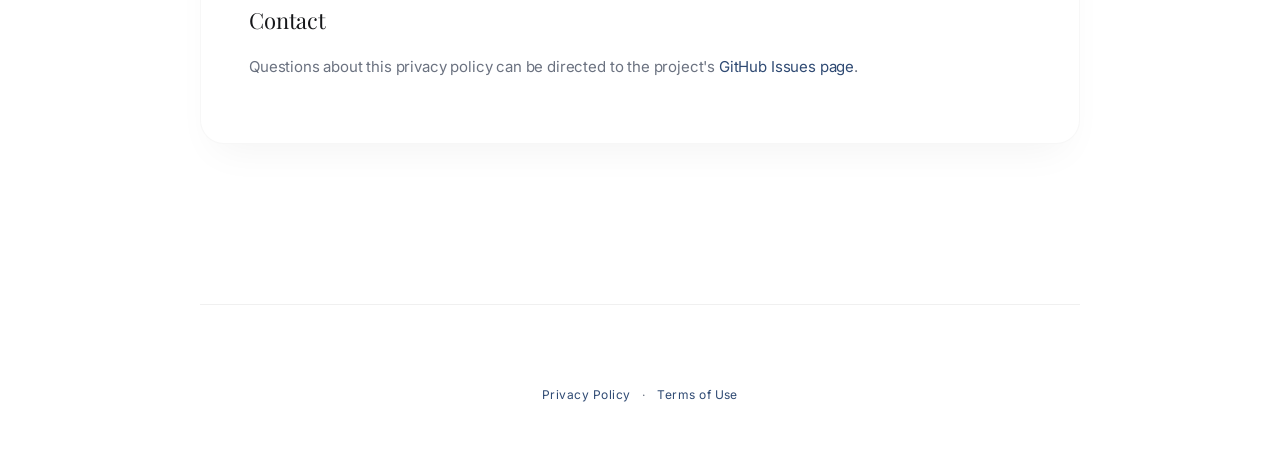
==== commit 573793ac: "Full-page editorial luxury redesign — glassmorphic treatment for all sections Every section now uses" ====
--- a/privacy.html
+++ b/privacy.html
@@ -6,19 +6,28 @@
     <title>Privacy Policy — IVF Outcome Calculator</title>
     <meta name="description" content="Privacy policy for IVF Outcome Calculator. We collect no personal data.">
     <link rel="canonical" href="https://ivf-outcome-calculator.com/privacy.html">
+    <meta property="og:title" content="Privacy Policy — IVF Outcome Calculator">
+    <meta property="og:description" content="Privacy policy for IVF Outcome Calculator. We collect no personal data.">
+    <meta property="og:url" content="https://ivf-outcome-calculator.com/privacy.html">
+    <meta property="og:type" content="website">
+    <meta property="og:site_name" content="IVF Outcome Calculator">
+    <meta name="twitter:card" content="summary">
+    <meta name="twitter:title" content="Privacy Policy — IVF Outcome Calculator">
+    <meta name="twitter:description" content="Privacy policy for IVF Outcome Calculator. We collect no personal data.">
+    <link rel="icon" type="image/svg+xml" href="/favicon.svg">
     <link rel="preconnect" href="https://fonts.googleapis.com">
     <link rel="preconnect" href="https://fonts.gstatic.com" crossorigin>
     <link href="https://fonts.googleapis.com/css2?family=Inter:wght@300;400;500;600;700&family=Playfair+Display:ital,wght@0,400;0,500;0,600;1,300;1,400&display=swap" rel="stylesheet">
-    <link rel="stylesheet" href="style.css?v=3.0">
+    <link rel="stylesheet" href="style.css?v=4.0">
 </head>
 <body>
     <div class="container">
-        <div class="header">
+        <header class="header">
             <h1>Privacy Policy</h1>
             <p><a href="index.html">&larr; Back to Calculator</a></p>
-        </div>
+        </header>
 
-        <div class="content" role="main">
+        <main class="content">
             <div class="legal-section">
                 <p class="legal-updated">Last updated: February 8, 2026</p>
 
@@ -48,7 +57,7 @@
                 <h2>Contact</h2>
                 <p>Questions about this privacy policy can be directed to the project's <a href="https://github.com/jwatx-web/IVF-Outcome-Calculator/issues" target="_blank" rel="noopener">GitHub Issues page</a>.</p>
             </div>
-        </div>
+        </main>
 
         <footer class="site-footer">
             <a href="privacy.html">Privacy Policy</a>
--- a/style.css
+++ b/style.css
@@ -32,6 +32,301 @@
   --shadow-card: 0 20px 40px -15px rgba(0, 0, 0, 0.05);
   --shadow-card-hover: 0 25px 50px -12px rgba(0, 0, 0, 0.08);
   --shadow-button: 0 8px 16px -4px rgba(0, 0, 0, 0.1);
+
+  /* Aura Gradient System */
+  --aura-sunrise:
+    radial-gradient(at 0% 0%, hsla(210, 100%, 97%, 1) 0%, transparent 55%),
+    radial-gradient(at 100% 0%, hsla(25, 100%, 97%, 1) 0%, transparent 55%),
+    #fff;
+  --aura-result-glow: radial-gradient(
+    circle at center,
+    hsla(216, 42%, 32%, 0.06) 0%,
+    transparent 60%
+  );
+  --space-bento-gap: 24px;
+}
+
+/* --- Aura Gradient Utilities --- */
+.bg-aura-sunrise {
+  background-image: var(--aura-sunrise);
+  background-attachment: fixed;
+}
+
+.bg-aura-result {
+  background-image: var(--aura-result-glow);
+}
+
+/* --- Bento Wrapper & Background Depth --- */
+.bento-wrapper {
+  position: relative;
+  overflow: visible;
+  padding: var(--space-lg) 0;
+}
+
+.bento-blob {
+  position: absolute;
+  border-radius: 50%;
+  pointer-events: none;
+  z-index: 0;
+}
+
+.bento-blob-1 {
+  top: 10%;
+  left: 5%;
+  width: 36rem;
+  height: 36rem;
+  background: rgba(47, 74, 115, 0.10);
+  filter: blur(140px);
+}
+
+.bento-blob-2 {
+  bottom: 5%;
+  right: 5%;
+  width: 40rem;
+  height: 40rem;
+  background: rgba(212, 149, 107, 0.08);
+  filter: blur(160px);
+}
+
+/* --- Bento Section Header --- */
+.bento-header {
+  position: relative;
+  z-index: 1;
+  margin-bottom: var(--space-md);
+}
+
+.bento-header h2 {
+  font-family: var(--font-display);
+  font-size: 36px;
+  font-weight: 400;
+  color: var(--color-text);
+  line-height: 1.2;
+  letter-spacing: -0.02em;
+  margin-bottom: var(--space-xs);
+}
+
+.bento-header p {
+  font-size: 16px;
+  color: var(--color-text-muted);
+  font-weight: 400;
+  max-width: 480px;
+}
+
+/* --- Bento Grid Layout --- */
+.bento-grid {
+  display: grid;
+  grid-template-columns: repeat(4, 1fr);
+  grid-template-rows: auto;
+  gap: var(--space-bento-gap);
+  position: relative;
+  z-index: 1;
+}
+
+.bento-hero {
+  grid-column: span 2;
+  grid-row: span 2;
+}
+
+.bento-wide {
+  grid-column: span 2;
+}
+
+.bento-cta {
+  grid-column: span 4;
+}
+
+/* --- Bento Glass Card Styling --- */
+.bento-card {
+  background: rgba(255, 255, 255, 0.4);
+  -webkit-backdrop-filter: blur(40px);
+  backdrop-filter: blur(40px);
+  border: 1px solid rgba(255, 255, 255, 0.2);
+  border-radius: 40px;
+  padding: var(--space-card);
+  box-shadow: var(--shadow-card);
+  transition: background 0.3s ease, border-color 0.2s ease, box-shadow 0.2s ease;
+}
+
+.bento-card:hover {
+  background: rgba(255, 255, 255, 0.55);
+  border-color: rgba(47, 74, 115, 0.15);
+  box-shadow: var(--shadow-card-hover);
+}
+
+/* Hero card — flex layout for space-between content */
+.bento-hero {
+  display: flex;
+  flex-direction: column;
+  justify-content: space-between;
+  box-shadow: 0 25px 50px -15px rgba(0, 0, 0, 0.07);
+}
+
+/* Inset/recessed variant for Patient Profile */
+.bento-inset {
+  background: rgba(15, 23, 42, 0.04);
+  border: 1px solid rgba(15, 23, 42, 0.04);
+  box-shadow: inset 0 2px 4px rgba(0, 0, 0, 0.04);
+}
+
+.bento-inset:hover {
+  background: rgba(15, 23, 42, 0.06);
+}
+
+/* Solid accent variant for CTA */
+.bento-cta {
+  background: var(--color-accent);
+  border: none;
+  color: var(--color-white);
+  display: flex;
+  flex-direction: row;
+  align-items: center;
+  justify-content: space-between;
+  gap: var(--space-md);
+  box-shadow: 0 25px 50px -15px rgba(47, 74, 115, 0.2);
+}
+
+.bento-cta:hover {
+  background: var(--color-accent);
+  box-shadow: 0 30px 60px -15px rgba(47, 74, 115, 0.25);
+}
+
+/* --- Bento Card Content --- */
+
+/* Pill badge (Hero card) */
+.bento-badge {
+  display: inline-block;
+  font-size: 10px;
+  font-weight: 700;
+  text-transform: uppercase;
+  letter-spacing: 0.15em;
+  color: var(--color-accent);
+  background: var(--color-accent-bg);
+  padding: 4px 12px;
+  border-radius: var(--radius-full);
+  margin-bottom: var(--space-sm);
+}
+
+/* Simple uppercase label (non-hero cards) */
+.bento-label {
+  display: block;
+  font-size: 10px;
+  font-weight: 700;
+  text-transform: uppercase;
+  letter-spacing: 0.15em;
+  color: var(--color-text-muted);
+  margin-bottom: var(--space-sm);
+}
+
+/* Hero card stat */
+.bento-hero .stat-value {
+  font-size: 80px;
+  color: var(--color-accent);
+  margin-bottom: var(--space-xs);
+}
+
+.bento-hero .stat-label {
+  font-size: 14px;
+  margin-bottom: 0;
+}
+
+/* Insight text in hero */
+.bento-insight {
+  font-size: 14px;
+  color: var(--color-text-muted);
+  font-style: italic;
+  line-height: 1.7;
+  max-width: 480px;
+}
+
+/* Medium stat size (wide card) */
+.bento-stat-medium {
+  font-size: 48px;
+  margin-bottom: var(--space-xs);
+}
+
+/* Compact stat size (standard card) */
+.bento-stat-compact {
+  font-size: 56px;
+  margin-bottom: var(--space-xs);
+  text-align: center;
+}
+
+.bento-standard {
+  text-align: center;
+  display: flex;
+  flex-direction: column;
+  align-items: center;
+  justify-content: center;
+}
+
+.bento-sublabel {
+  font-size: 12px;
+  color: var(--color-text-muted);
+  font-weight: 400;
+}
+
+/* Wide card layout */
+.bento-wide-content {
+  display: flex;
+  align-items: center;
+  justify-content: space-between;
+  gap: var(--space-md);
+}
+
+/* Patient Profile rows */
+.bento-profile-rows {
+  display: flex;
+  flex-direction: column;
+  gap: var(--space-xs);
+}
+
+.bento-profile-row {
+  display: flex;
+  justify-content: space-between;
+  align-items: center;
+  font-size: 13px;
+}
+
+.bento-profile-key {
+  color: var(--color-text-muted);
+}
+
+.bento-profile-val {
+  font-weight: 700;
+  color: var(--color-text);
+  font-family: var(--font-display);
+  font-size: 16px;
+}
+
+/* CTA card content */
+.bento-cta-content {
+  max-width: 560px;
+}
+
+.bento-cta-title {
+  font-family: var(--font-display);
+  font-size: 22px;
+  font-weight: 400;
+  color: var(--color-white);
+  margin-bottom: var(--space-xs);
+}
+
+.bento-cta-text {
+  font-size: 14px;
+  color: rgba(255, 255, 255, 0.75);
+  line-height: 1.7;
+}
+
+.bento-cta-btn {
+  border-color: var(--color-white);
+  color: var(--color-white);
+  white-space: nowrap;
+  flex-shrink: 0;
+}
+
+.bento-cta-btn:hover {
+  background: var(--color-white);
+  color: var(--color-accent);
 }
 
 /* --- Reset --- */
@@ -175,6 +470,10 @@
 }
 
 /* --- Base Typography --- */
+html {
+  overflow-x: hidden;
+}
+
 body {
   font-family: var(--font-body);
   font-size: 16px;
@@ -182,6 +481,8 @@
   letter-spacing: -0.01em;
   color: var(--color-text);
   background-color: var(--color-bg);
+  background-image: var(--aura-sunrise);
+  background-attachment: fixed;
   overflow-x: hidden;
   min-height: 100vh;
   padding: var(--space-sm);
@@ -198,21 +499,29 @@
 
 /* --- Medical Disclaimer Banner --- */
 .disclaimer-banner {
-  background: rgba(47, 74, 115, 0.12);
-  border: 1px solid rgba(47, 74, 115, 0.18);
-  border-left: 4px solid var(--color-accent);
-  border-radius: var(--radius-sm);
-  padding: var(--space-sm);
+  background: transparent;
+  border: none;
+  border-radius: 0;
+  padding: var(--space-md) 0 var(--space-sm);
   margin-bottom: var(--space-md);
-  font-size: 14px;
-  color: var(--color-text);
-  line-height: 1.6;
+  font-size: 13px;
+  color: var(--color-text-muted);
+  line-height: 1.7;
+  text-align: center;
+  max-width: 700px;
+  margin-left: auto;
+  margin-right: auto;
   animation: fadeInUp 0.5s ease-out;
 }
 
 .disclaimer-banner strong {
-  font-weight: 600;
-  color: var(--color-accent);
+  display: block;
+  font-size: 10px;
+  font-weight: 700;
+  text-transform: uppercase;
+  letter-spacing: 0.15em;
+  color: var(--color-text-muted);
+  margin-bottom: 8px;
 }
 
 /* Text width constraints for readability */
@@ -225,23 +534,22 @@
 
 /* --- Header --- */
 .header {
-  padding: var(--space-xl) calc(50vw - 50%) var(--space-lg);
-  margin-left: calc(-50vw + 50%);
-  margin-right: calc(-50vw + 50%);
+  padding: var(--space-2xl) 0 var(--space-xl);
+  text-align: center;
   animation: fadeInUp 0.5s ease-out 0.1s both;
-  background:
-    radial-gradient(ellipse at 0% 0%, hsla(210, 60%, 95%, 0.8) 0%, transparent 50%),
-    radial-gradient(ellipse at 100% 0%, hsla(25, 60%, 95%, 0.7) 0%, transparent 50%);
 }
 
 .header h1 {
   font-family: var(--font-display);
-  font-size: 44px;
-  font-weight: 400;
-  line-height: 1.15;
+  font-size: 56px;
+  font-weight: 400;
+  line-height: 1.1;
   color: var(--color-text);
-  margin-bottom: var(--space-xs);
+  margin-bottom: var(--space-sm);
   letter-spacing: -0.02em;
+  max-width: 900px;
+  margin-left: auto;
+  margin-right: auto;
 }
 
 .header p {
@@ -249,6 +557,8 @@
   color: var(--color-text-muted);
   font-weight: 400;
   max-width: 600px;
+  margin-left: auto;
+  margin-right: auto;
 }
 
 /* --- Content Area --- */
@@ -271,10 +581,10 @@
 .stage-indicator::before {
   content: '';
   position: absolute;
-  top: 16px;
-  left: calc(var(--space-sm) + 16px);
-  right: calc(var(--space-sm) + 16px);
-  height: 2px;
+  top: 12px;
+  left: calc(var(--space-sm) + 12px);
+  right: calc(var(--space-sm) + 12px);
+  height: 1px;
   background: var(--color-border);
   z-index: 0;
 }
@@ -290,10 +600,12 @@
   padding: 0;
   background: none;
   border-radius: 0;
-  font-size: 13px;
-  font-weight: 500;
-  color: var(--color-text-muted);
-  gap: var(--space-xs);
+  font-size: 9px;
+  font-weight: 700;
+  text-transform: uppercase;
+  letter-spacing: 0.12em;
+  color: var(--color-text-muted);
+  gap: 6px;
   transition: color 0.3s ease;
 }
 
@@ -306,13 +618,13 @@
   display: flex;
   align-items: center;
   justify-content: center;
-  width: 32px;
-  height: 32px;
+  width: 24px;
+  height: 24px;
   background: var(--color-bg-alt);
   color: var(--color-text-muted);
   border-radius: 50%;
   font-weight: 700;
-  font-size: 13px;
+  font-size: 11px;
   line-height: 1;
   border: 1px solid var(--color-border);
   transition: all 0.3s ease;
@@ -326,13 +638,20 @@
 
 /* --- Input Sections --- */
 .input-section {
-  background: var(--color-bg-alt);
-  border: 1px solid var(--color-border);
-  border-radius: var(--radius-md);
+  background: rgba(255, 255, 255, 0.4);
+  backdrop-filter: blur(40px);
+  -webkit-backdrop-filter: blur(40px);
+  border: 1px solid rgba(255, 255, 255, 0.2);
+  border-radius: 40px;
   box-shadow: var(--shadow-card);
   padding: var(--space-card);
   margin-bottom: var(--space-2xl);
   animation: fadeInUp 0.5s ease-out 0.3s both;
+  transition: background 0.3s ease;
+}
+
+.input-section:hover {
+  background: rgba(255, 255, 255, 0.5);
 }
 
 .input-section h2,
@@ -358,8 +677,10 @@
 .input-group > label {
   display: block;
   font-weight: 600;
-  font-size: 15px;
-  color: var(--color-text);
+  font-size: 11px;
+  text-transform: uppercase;
+  letter-spacing: 0.12em;
+  color: var(--color-text-muted);
   margin-bottom: var(--space-xs);
 }
 
@@ -381,36 +702,36 @@
 }
 
 .input-row input[type="range"]::-webkit-slider-runnable-track {
-  height: 6px;
-  border-radius: 3px;
-  background: var(--color-border);
+  height: 3px;
+  border-radius: 2px;
+  background: rgba(47, 74, 115, 0.12);
 }
 
 .input-row input[type="range"]:hover::-webkit-slider-runnable-track {
-  background: rgba(0, 0, 0, 0.15);
+  background: rgba(47, 74, 115, 0.2);
 }
 
 .input-row input[type="range"]::-moz-range-track {
-  height: 6px;
-  border-radius: 3px;
-  background: var(--color-border);
+  height: 3px;
+  border-radius: 2px;
+  background: rgba(47, 74, 115, 0.12);
   border: none;
 }
 
 .input-row input[type="range"]:hover::-moz-range-track {
-  background: rgba(0, 0, 0, 0.15);
+  background: rgba(47, 74, 115, 0.2);
 }
 
 .input-row input[type="range"]::-webkit-slider-thumb {
   -webkit-appearance: none;
   appearance: none;
-  width: 24px;
-  height: 24px;
-  margin-top: -9px; /* Center 24px thumb on 6px track: -(24-6)/2 */
+  width: 20px;
+  height: 20px;
+  margin-top: -8.5px; /* Center 20px thumb on 3px track: -(20-3)/2 */
   border-radius: 50%;
   background: var(--color-accent);
   cursor: pointer;
-  box-shadow: 0 1px 4px rgba(0, 0, 0, 0.15);
+  box-shadow: 0 2px 6px rgba(47, 74, 115, 0.25);
   transition: transform 0.2s ease, box-shadow 0.2s ease;
 }
 
@@ -424,13 +745,13 @@
 }
 
 .input-row input[type="range"]::-moz-range-thumb {
-  width: 24px;
-  height: 24px;
+  width: 20px;
+  height: 20px;
   border-radius: 50%;
   background: var(--color-accent);
   cursor: pointer;
   border: none;
-  box-shadow: 0 1px 4px rgba(0, 0, 0, 0.15);
+  box-shadow: 0 2px 6px rgba(47, 74, 115, 0.25);
   transition: transform 0.2s ease, box-shadow 0.2s ease;
 }
 
@@ -479,10 +800,11 @@
 .value-display {
   min-width: 60px;
   text-align: left;
-  font-weight: 700;
-  font-size: 16px;
+  font-weight: 400;
+  font-size: 20px;
   color: var(--color-accent);
-  font-family: var(--font-body);
+  font-family: var(--font-display);
+  letter-spacing: -0.02em;
 }
 
 /* --- AMH Estimator --- */
@@ -495,9 +817,12 @@
   cursor: pointer;
   margin-bottom: var(--space-sm);
   padding: 10px 24px;
-  border: 2px solid var(--color-accent);
+  border: none;
   border-radius: var(--radius-full);
-  background: transparent;
+  background: rgba(255, 255, 255, 0.4);
+  backdrop-filter: blur(20px);
+  -webkit-backdrop-filter: blur(20px);
+  box-shadow: 0 2px 8px rgba(0, 0, 0, 0.04);
   transition: all 0.3s cubic-bezier(0.4, 0, 0.2, 1);
 }
 
@@ -508,11 +833,14 @@
 }
 
 .amh-panel {
-  background: var(--color-accent-bg);
-  border: 1px solid rgba(47, 74, 115, 0.18);
-  border-radius: var(--radius-sm);
+  background: rgba(15, 23, 42, 0.05);
+  backdrop-filter: blur(40px);
+  -webkit-backdrop-filter: blur(40px);
+  border: 1px solid rgba(15, 23, 42, 0.05);
+  border-radius: var(--radius-md);
   padding: var(--space-sm);
   margin-bottom: var(--space-sm);
+  box-shadow: inset 0 2px 4px rgba(0, 0, 0, 0.05);
 }
 
 .amh-inputs {
@@ -541,10 +869,10 @@
 
 /* --- Help Text --- */
 .help-text {
-  font-size: 14px;
+  font-size: 13px;
   color: var(--color-text-muted);
   margin-top: 8px;
-  line-height: 1.5;
+  line-height: 1.6;
 }
 
 /* --- Summary Stats Row (inline in input-section) --- */
@@ -595,10 +923,13 @@
   display: flex;
   align-items: center;
   gap: 0;
-  border: 1px solid var(--color-border);
-  border-radius: var(--radius-sm);
+  border: 1px solid rgba(255, 255, 255, 0.3);
+  border-radius: var(--radius-full);
   overflow: hidden;
-  background: var(--color-white);
+  background: rgba(255, 255, 255, 0.4);
+  backdrop-filter: blur(20px);
+  -webkit-backdrop-filter: blur(20px);
+  box-shadow: 0 2px 8px rgba(0, 0, 0, 0.04);
 }
 
 .stepper-btn {
@@ -608,7 +939,7 @@
   align-items: center;
   justify-content: center;
   border: none;
-  background: var(--color-bg);
+  background: transparent;
   color: var(--color-accent);
   font-size: 20px;
   font-weight: 600;
@@ -677,13 +1008,20 @@
 
 /* --- Genetics Section --- */
 .genetics-section {
-  background: var(--color-white);
-  border: 1px solid var(--color-border);
-  border-radius: var(--radius-md);
+  background: rgba(255, 255, 255, 0.4);
+  backdrop-filter: blur(40px);
+  -webkit-backdrop-filter: blur(40px);
+  border: 1px solid rgba(255, 255, 255, 0.2);
+  border-radius: 40px;
   box-shadow: var(--shadow-card);
   padding: var(--space-card);
   margin-bottom: var(--space-2xl);
   animation: fadeInUp 0.5s ease-out 0.35s both;
+  transition: background 0.3s ease;
+}
+
+.genetics-section:hover {
+  background: rgba(255, 255, 255, 0.5);
 }
 
 .genetics-section h2 {
@@ -751,13 +1089,27 @@
 
 /* --- Results Section --- */
 .results-section {
-  background: var(--color-white);
-  border: 1px solid var(--color-border);
-  border-radius: var(--radius-md);
+  position: relative;
+  z-index: 1;
+  background: rgba(255, 255, 255, 0.4);
+  backdrop-filter: blur(40px);
+  -webkit-backdrop-filter: blur(40px);
+  border: 1px solid rgba(255, 255, 255, 0.2);
+  border-radius: 40px;
   box-shadow: var(--shadow-card);
   padding: var(--space-card);
-  margin-bottom: var(--space-2xl);
-  animation: fadeInUp 0.5s ease-out 0.4s both;
+  opacity: 0;
+  transform: translateY(40px);
+  transition: opacity 0.7s ease-out, transform 0.7s ease-out, box-shadow 0.7s ease-out, background 0.3s ease;
+}
+
+.results-section.in-view {
+  opacity: 1;
+  transform: translateY(0);
+  box-shadow:
+    0 0 80px 10px rgba(212, 149, 107, 0.06),
+    0 0 40px 5px rgba(47, 74, 115, 0.04),
+    var(--shadow-card);
 }
 
 .results-section h2 {
@@ -835,10 +1187,12 @@
 
 /* Grade Breakdown inside results */
 .grade-breakdown-panel {
-  background: var(--color-accent-bg);
-  border-radius: var(--radius-sm);
+  background: rgba(15, 23, 42, 0.05);
+  border: 1px solid rgba(15, 23, 42, 0.05);
+  border-radius: var(--radius-md);
   padding: var(--space-sm);
   margin-top: var(--space-sm);
+  box-shadow: inset 0 2px 4px rgba(0, 0, 0, 0.05);
 }
 
 .grade-breakdown-title {
@@ -856,13 +1210,20 @@
 
 /* --- Chart Sections --- */
 .chart-section {
-  background: var(--color-white);
-  border: 1px solid var(--color-border);
-  border-radius: var(--radius-md);
+  background: rgba(255, 255, 255, 0.4);
+  backdrop-filter: blur(40px);
+  -webkit-backdrop-filter: blur(40px);
+  border: 1px solid rgba(255, 255, 255, 0.2);
+  border-radius: 40px;
   box-shadow: var(--shadow-card);
   padding: var(--space-card);
   margin-bottom: var(--space-2xl);
   animation: fadeInUp 0.5s ease-out 0.45s both;
+  transition: background 0.3s ease;
+}
+
+.chart-section:hover {
+  background: rgba(255, 255, 255, 0.5);
 }
 
 .chart-section h2 {
@@ -883,7 +1244,10 @@
 .funnel-label {
   display: flex;
   justify-content: space-between;
-  font-size: 14px;
+  font-size: 10px;
+  font-weight: 600;
+  text-transform: uppercase;
+  letter-spacing: 0.08em;
   color: var(--color-text-muted);
   margin-bottom: 6px;
   padding: 0 2px;
@@ -891,18 +1255,24 @@
 
 .funnel-count {
   font-weight: 700;
-  color: var(--color-text);
-  font-family: var(--font-body);
+  font-size: 20px;
+  color: var(--color-accent);
+  font-family: var(--font-display);
+  letter-spacing: -0.02em;
+  text-transform: none;
 }
 
 .funnel-rate {
   color: var(--color-text-muted);
   font-size: 13px;
+  text-transform: none;
+  font-weight: 400;
+  letter-spacing: 0;
 }
 
 .funnel-bar-container {
-  background: var(--color-bg-alt);
-  border-radius: var(--radius-sm);
+  background: rgba(47, 74, 115, 0.06);
+  border-radius: 12px;
   overflow: hidden;
   position: relative;
   height: 48px;
@@ -919,18 +1289,10 @@
   font-size: 14px;
   transition: width 0.5s ease;
   justify-content: space-between;
-  border-radius: var(--radius-sm);
-}
-
-/* Monochromatic teal funnel: override JS inline backgrounds via specificity */
-.funnel-stage:nth-child(1) .funnel-bar { background: var(--color-accent) !important; opacity: 1; }
-.funnel-stage:nth-child(2) .funnel-bar { background: var(--color-accent) !important; opacity: 0.87; }
-.funnel-stage:nth-child(3) .funnel-bar { background: var(--color-accent) !important; opacity: 0.74; }
-.funnel-stage:nth-child(4) .funnel-bar { background: var(--color-accent) !important; opacity: 0.61; }
-.funnel-stage:nth-child(5) .funnel-bar { background: var(--color-accent) !important; opacity: 0.48; }
-.funnel-stage:nth-child(6) .funnel-bar { background: var(--color-accent) !important; opacity: 0.34; }
-
-/* Ensure funnel bar text stays readable at low opacities */
+  border-radius: 12px;
+}
+
+/* Funnel bar text: ensure readable on lighter bars */
 .funnel-stage:nth-child(5) .funnel-bar,
 .funnel-stage:nth-child(6) .funnel-bar {
   color: var(--color-text);
@@ -938,28 +1300,33 @@
 
 /* --- Probability Bars --- */
 .probability-bar {
-  margin-bottom: 20px;
+  margin-bottom: 12px;
 }
 
 .bar-label {
   display: flex;
   justify-content: space-between;
   margin-bottom: 6px;
-  font-size: 14px;
-  color: var(--color-text-muted);
+  font-size: 13px;
+  color: var(--color-text-muted);
+}
+
+.bar-label span:first-child {
+  color: var(--color-accent);
+  font-weight: 500;
 }
 
 .bar-container {
-  height: 48px;
-  background: var(--color-bg-alt);
-  border-radius: var(--radius-sm);
+  height: 36px;
+  background: rgba(47, 74, 115, 0.06);
+  border-radius: 12px;
   overflow: hidden;
   position: relative;
 }
 
 .bar-fill {
   height: 100%;
-  background: linear-gradient(90deg, #2F4A73 0%, #4A6FA5 100%);
+  background: var(--color-accent);
   transition: width 0.4s ease;
   display: flex;
   align-items: center;
@@ -968,7 +1335,7 @@
   color: var(--color-white);
   font-weight: 600;
   font-size: 13px;
-  border-radius: var(--radius-sm);
+  border-radius: 12px;
 }
 
 .bar-fill.highlight {
@@ -991,14 +1358,16 @@
 
 /* --- Info Box --- */
 .info-box {
-  background: var(--color-bg);
-  border-left: 3px solid var(--color-accent);
-  border-radius: var(--radius-sm);
-  padding: var(--space-sm) var(--space-md);
+  background: rgba(15, 23, 42, 0.05);
+  border-left: none;
+  border: 1px solid rgba(15, 23, 42, 0.05);
+  border-radius: var(--radius-md);
+  padding: var(--space-md);
   margin-top: var(--space-md);
-}
-
-.info-box h4 {
+  box-shadow: inset 0 2px 4px rgba(0, 0, 0, 0.05);
+}
+
+.info-box h3 {
   font-family: var(--font-display);
   font-size: 16px;
   font-weight: 400;
@@ -1014,14 +1383,21 @@
 
 /* --- Pregnancy / Transfer Section --- */
 .pregnancy-section {
-  background: var(--color-bg-alt);
-  border: 1px solid var(--color-border);
-  border-radius: var(--radius-md);
+  background: rgba(255, 255, 255, 0.4);
+  backdrop-filter: blur(40px);
+  -webkit-backdrop-filter: blur(40px);
+  border: 1px solid rgba(255, 255, 255, 0.2);
+  border-radius: 40px;
   box-shadow: var(--shadow-card);
   padding: var(--space-card);
   margin-bottom: var(--space-2xl);
   animation: fadeInUp 0.5s ease-out 0.5s both;
   color: var(--color-text);
+  transition: background 0.3s ease;
+}
+
+.pregnancy-section:hover {
+  background: rgba(255, 255, 255, 0.5);
 }
 
 .pregnancy-section h2 {
@@ -1036,18 +1412,23 @@
 }
 
 .transfer-input {
-  background: var(--color-bg);
-  border: 1px solid var(--color-border);
+  background: rgba(15, 23, 42, 0.05);
+  backdrop-filter: blur(20px);
+  -webkit-backdrop-filter: blur(20px);
+  border: 1px solid rgba(15, 23, 42, 0.05);
   border-radius: var(--radius-md);
   padding: var(--space-md);
   margin-bottom: var(--space-md);
+  box-shadow: inset 0 2px 4px rgba(0, 0, 0, 0.05);
 }
 
 .transfer-input label {
   display: block;
-  font-size: 14px;
+  font-size: 11px;
   font-weight: 600;
-  color: var(--color-text);
+  text-transform: uppercase;
+  letter-spacing: 0.12em;
+  color: var(--color-text-muted);
   margin-bottom: var(--space-xs);
 }
 
@@ -1062,21 +1443,29 @@
   gap: var(--space-sm);
 }
 
-/* Stat cards in pregnancy section: match results section styling */
+/* Stat cards in pregnancy section: glass inset styling */
 .pregnancy-stats .stat-card {
-  background: var(--color-bg);
-  border: 1px solid var(--color-border);
+  background: rgba(15, 23, 42, 0.05);
+  border: 1px solid rgba(15, 23, 42, 0.05);
+  box-shadow: inset 0 2px 4px rgba(0, 0, 0, 0.05);
 }
 
 /* --- Pregnancy Outcomes --- */
 .pregnancy-outcomes {
-  background: var(--color-white);
-  border: 1px solid var(--color-border);
-  border-radius: var(--radius-md);
+  background: rgba(255, 255, 255, 0.4);
+  backdrop-filter: blur(40px);
+  -webkit-backdrop-filter: blur(40px);
+  border: 1px solid rgba(255, 255, 255, 0.2);
+  border-radius: 40px;
   box-shadow: var(--shadow-card);
   padding: var(--space-card);
   margin-bottom: var(--space-2xl);
   animation: fadeInUp 0.5s ease-out 0.55s both;
+  transition: background 0.3s ease;
+}
+
+.pregnancy-outcomes:hover {
+  background: rgba(255, 255, 255, 0.5);
 }
 
 .pregnancy-outcomes h2 {
@@ -1118,11 +1507,12 @@
 
 .outcome-prob {
   font-family: var(--font-display);
-  font-size: 72px;
+  font-size: 80px;
   font-weight: 400;
   color: var(--color-accent);
   line-height: 1.0;
   margin-bottom: 12px;
+  letter-spacing: -0.02em;
 }
 
 .outcome-label {
@@ -1161,6 +1551,7 @@
 .outcome-description {
   display: none;
   font-size: 14px;
+  font-style: italic;
   color: var(--color-text-muted);
   line-height: 1.8;
   max-width: 480px;
@@ -1183,12 +1574,62 @@
     padding: var(--space-sm);
   }
 
+  .input-section {
+    backdrop-filter: blur(20px);
+    -webkit-backdrop-filter: blur(20px);
+    border-radius: var(--radius-md);
+  }
+
+  .bento-blob {
+    display: none;
+  }
+
+  .bento-wrapper {
+    overflow: hidden;
+  }
+
+  .bento-grid {
+    grid-template-columns: repeat(2, 1fr);
+  }
+
+  .bento-hero {
+    grid-row: span 1;
+  }
+
+  .bento-cta {
+    grid-column: span 2;
+    flex-direction: column;
+    text-align: center;
+  }
+
+  .bento-card {
+    padding: var(--space-md);
+    border-radius: var(--radius-md);
+  }
+
+  .bento-hero .stat-value {
+    font-size: 64px;
+  }
+
+  .bento-stat-medium {
+    font-size: 40px;
+  }
+
+  .bento-stat-compact {
+    font-size: 48px;
+  }
+
+  .bento-wide-content {
+    flex-direction: column;
+    align-items: flex-start;
+  }
+
   .header {
-    padding: var(--space-lg) calc(50vw - 50%) var(--space-md);
+    padding: var(--space-xl) 0 var(--space-md);
   }
 
   .header h1 {
-    font-size: 34px;
+    font-size: 40px;
   }
 
   .header p {
@@ -1197,6 +1638,26 @@
 
   .heading-section {
     font-size: 30px;
+  }
+
+  .toolbar {
+    backdrop-filter: blur(20px);
+    -webkit-backdrop-filter: blur(20px);
+  }
+
+  .pregnancy-section,
+  .pregnancy-outcomes,
+  .chart-section,
+  .genetics-section,
+  .results-section,
+  .references-section {
+    backdrop-filter: blur(20px);
+    -webkit-backdrop-filter: blur(20px);
+    border-radius: var(--radius-md);
+  }
+
+  .outcome-prob {
+    font-size: 56px;
   }
 
   .stat-value,
@@ -1249,12 +1710,40 @@
     padding: var(--space-sm);
   }
 
+  .bento-grid {
+    grid-template-columns: 1fr;
+    gap: var(--space-sm);
+  }
+
+  .bento-hero,
+  .bento-wide,
+  .bento-cta {
+    grid-column: span 1;
+  }
+
+  .bento-card {
+    padding: var(--space-sm);
+    border-radius: var(--radius-md);
+  }
+
+  .bento-hero .stat-value {
+    font-size: 48px;
+  }
+
+  .bento-stat-medium {
+    font-size: 36px;
+  }
+
+  .bento-stat-compact {
+    font-size: 40px;
+  }
+
   .header {
-    padding: var(--space-md) calc(50vw - 50% + var(--space-xs));
+    padding: var(--space-lg) 0 var(--space-md);
   }
 
   .header h1 {
-    font-size: 28px;
+    font-size: 32px;
   }
 
   .heading-section {
@@ -1296,6 +1785,29 @@
 
   .grade-stepper-grid {
     grid-template-columns: repeat(3, 1fr);
+    gap: var(--space-xs);
+  }
+
+  .stepper-btn {
+    width: 36px;
+    height: 36px;
+    font-size: 18px;
+  }
+
+  .stepper-value {
+    min-width: 28px;
+    font-size: 16px;
+    line-height: 36px;
+    padding: 0 2px;
+  }
+
+  .grade-stepper-label {
+    font-size: 12px;
+    gap: 4px;
+  }
+
+  .grade-quality-text {
+    font-size: 10px;
   }
 
   .outcome-card h4 {
@@ -1306,6 +1818,10 @@
 
   .outcome-prob {
     margin-left: 0;
+  }
+
+  .outcome-prob {
+    font-size: 42px;
   }
 
   .pregnancy-stats {
@@ -1474,36 +1990,44 @@
 
 /* --- Toolbar --- */
 .toolbar {
-  display: flex;
-  gap: var(--space-sm);
+  display: inline-flex;
+  gap: 1px;
   margin-bottom: 64px;
   flex-wrap: wrap;
   animation: fadeInUp 0.5s ease-out 0.15s both;
+  background: rgba(255, 255, 255, 0.4);
+  backdrop-filter: blur(40px);
+  -webkit-backdrop-filter: blur(40px);
+  border: 1px solid rgba(255, 255, 255, 0.2);
+  border-radius: var(--radius-full);
+  padding: 4px;
+  margin-left: auto;
+  margin-right: auto;
+  display: flex;
+  justify-content: center;
+  box-shadow: 0 4px 16px rgba(0, 0, 0, 0.04);
 }
 
 .btn {
   font-family: var(--font-body);
-  font-size: 0.875rem;
-  font-weight: 600;
-  padding: 14px 32px;
+  font-size: 0.8rem;
+  font-weight: 500;
+  padding: 10px 20px;
   border-radius: var(--radius-full);
   cursor: pointer;
   transition: all 0.3s cubic-bezier(0.4, 0, 0.2, 1);
-  border: 2px solid var(--color-accent);
+  border: none;
   line-height: 1.4;
 }
 
 .btn-secondary {
   background: transparent;
   color: var(--color-accent);
-  border-color: var(--color-accent);
 }
 
 .btn-secondary:hover {
-  background: var(--color-accent);
-  border-color: var(--color-accent);
-  color: var(--color-white);
-  transform: scale(1.02);
+  background: rgba(47, 74, 115, 0.08);
+  color: var(--color-accent);
 }
 
 .btn-secondary:active {
@@ -1600,10 +2124,13 @@
   bottom: 100%;
   left: 50%;
   transform: translateX(-50%);
-  background: var(--color-text);
-  color: var(--color-white);
-  padding: 8px 12px;
-  border-radius: var(--radius-sm);
+  background: rgba(255, 255, 255, 0.9);
+  backdrop-filter: blur(20px);
+  -webkit-backdrop-filter: blur(20px);
+  color: var(--color-text);
+  padding: 12px 16px;
+  border-radius: 16px;
+  border: 1px solid rgba(255, 255, 255, 0.3);
   font-size: 13px;
   font-weight: 400;
   line-height: 1.5;
@@ -1613,7 +2140,7 @@
   z-index: 100;
   pointer-events: none;
   margin-bottom: 6px;
-  box-shadow: 0 4px 12px rgba(0, 0, 0, 0.15);
+  box-shadow: 0 8px 24px rgba(0, 0, 0, 0.1);
 }
 
 .cite-ref a .cite-tooltip::after {
@@ -1623,7 +2150,7 @@
   left: 50%;
   transform: translateX(-50%);
   border: 5px solid transparent;
-  border-top-color: var(--color-text);
+  border-top-color: rgba(255, 255, 255, 0.9);
 }
 
 .cite-ref a:hover .cite-tooltip,
@@ -1635,13 +2162,20 @@
 
 /* --- References Section --- */
 .references-section {
-  background: var(--color-white);
-  border: 1px solid var(--color-border);
-  border-radius: var(--radius-md);
+  background: rgba(255, 255, 255, 0.4);
+  backdrop-filter: blur(40px);
+  -webkit-backdrop-filter: blur(40px);
+  border: 1px solid rgba(255, 255, 255, 0.2);
+  border-radius: 40px;
   box-shadow: var(--shadow-card);
   padding: var(--space-card);
   margin-bottom: var(--space-2xl);
   animation: fadeInUp 0.5s ease-out 0.6s both;
+  transition: background 0.3s ease;
+}
+
+.references-section:hover {
+  background: rgba(255, 255, 255, 0.5);
 }
 
 .references-section h2 {
@@ -1663,13 +2197,16 @@
   font-size: 13px;
   font-weight: 500;
   color: var(--color-accent);
-  background: var(--color-accent-bg);
-  border: 1px solid var(--color-border);
+  background: rgba(255, 255, 255, 0.4);
+  backdrop-filter: blur(20px);
+  -webkit-backdrop-filter: blur(20px);
+  border: none;
   border-radius: var(--radius-full);
   padding: 6px 16px;
   cursor: pointer;
   transition: background 0.2s ease, color 0.2s ease;
   letter-spacing: 0;
+  box-shadow: 0 2px 8px rgba(0, 0, 0, 0.04);
 }
 
 .toggle-references:hover {
@@ -1731,9 +2268,11 @@
 /* --- Site Footer --- */
 .site-footer {
   text-align: center;
-  padding: var(--space-md) 0;
-  margin-top: var(--space-lg);
-  font-size: 13px;
+  padding: var(--space-xl) 0 var(--space-md);
+  margin-top: var(--space-2xl);
+  border-top: 1px solid rgba(0, 0, 0, 0.06);
+  font-size: 12px;
+  letter-spacing: 0.04em;
   color: var(--color-text-muted);
 }
 
@@ -1833,6 +2372,7 @@
 
   .input-section,
   .results-section,
+  .bento-grid,
   .chart-section,
   .pregnancy-section,
   .pregnancy-outcomes,
@@ -1843,6 +2383,9 @@
     border: 1px solid #ddd;
     box-shadow: none;
     background: white !important;
+    backdrop-filter: none !important;
+    -webkit-backdrop-filter: none !important;
+    border-radius: 16px;
     margin-bottom: 16px;
   }
 
@@ -1852,9 +2395,55 @@
     box-shadow: none;
     border: 1px solid #ddd;
     background: white !important;
+    backdrop-filter: none !important;
+    -webkit-backdrop-filter: none !important;
   }
 
   .results-section .stat-grid .stat-card:first-child::before {
+    display: none;
+  }
+
+  /* Bento grid print overrides */
+  .bento-wrapper {
+    overflow: visible;
+  }
+
+  .bento-blob {
+    display: none !important;
+  }
+
+  .bento-grid {
+    display: grid;
+    grid-template-columns: repeat(2, 1fr);
+    gap: 12px;
+  }
+
+  .bento-card {
+    background: white !important;
+    -webkit-backdrop-filter: none !important;
+    backdrop-filter: none !important;
+    border: 1px solid #ddd;
+    box-shadow: none;
+    break-inside: avoid;
+    page-break-inside: avoid;
+  }
+
+  .bento-hero {
+    grid-column: span 2;
+  }
+
+  .bento-cta {
+    background: #f5f5f5 !important;
+    color: var(--color-text) !important;
+    grid-column: span 2;
+  }
+
+  .bento-cta-title,
+  .bento-cta-text {
+    color: var(--color-text) !important;
+  }
+
+  .bento-cta-btn {
     display: none;
   }
 
